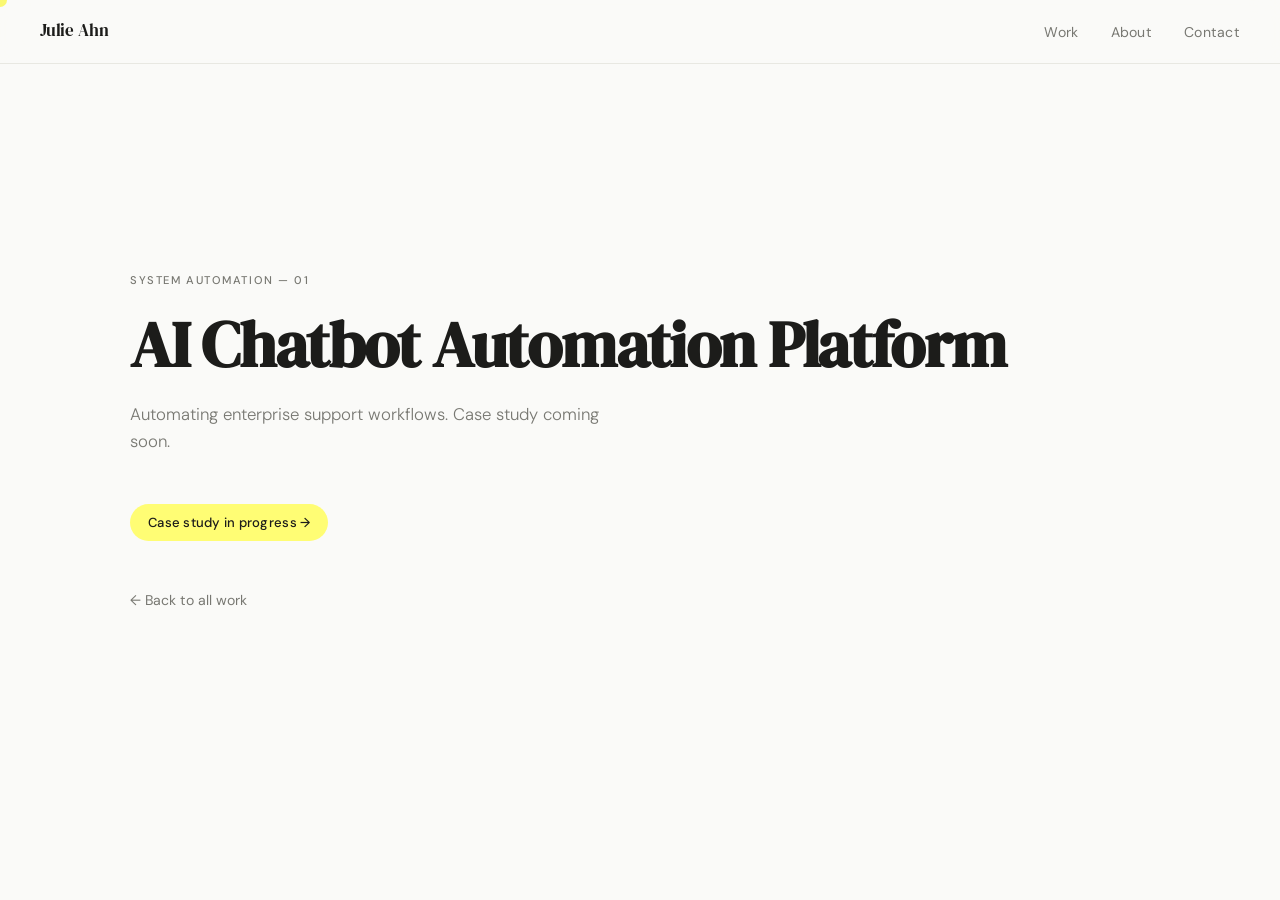
==== projects/ai-automation.html @ eb4a1a9e "Add portfolio website — initial build" ====
<!DOCTYPE html>
<html lang="en">
<head>
    <meta charset="UTF-8">
    <meta name="viewport" content="width=device-width, initial-scale=1.0">
    <title>AI Chatbot Automation Platform — Julie Ahn</title>
    <link rel="preconnect" href="https://fonts.googleapis.com">
    <link rel="preconnect" href="https://fonts.gstatic.com" crossorigin>
    <link href="https://fonts.googleapis.com/css2?family=DM+Serif+Display:ital@0;1&family=DM+Sans:ital,opsz,wght@0,9..40,300;0,9..40,400;0,9..40,500;1,9..40,300&display=swap" rel="stylesheet">
    <link rel="stylesheet" href="../styles.css">
    <style>
        .case-stub {
            min-height: 100vh;
            display: flex;
            flex-direction: column;
            align-items: flex-start;
            justify-content: center;
            max-width: var(--max-width);
            margin: 0 auto;
            padding: var(--nav-height) var(--pad-x) 80px;
        }
        .stub-tag {
            font-size: 0.7rem;
            letter-spacing: 0.14em;
            text-transform: uppercase;
            color: var(--text-muted);
            font-weight: 500;
            margin-bottom: 20px;
        }
        .stub-title {
            font-family: 'DM Serif Display', Georgia, serif;
            font-size: clamp(2.4rem, 5vw, 4rem);
            letter-spacing: -0.02em;
            line-height: 1.1;
            margin-bottom: 20px;
        }
        .stub-desc {
            font-size: 1.05rem;
            color: var(--text-muted);
            font-weight: 300;
            margin-bottom: 48px;
            max-width: 480px;
            line-height: 1.65;
        }
        .stub-badge {
            display: inline-block;
            padding: 8px 18px;
            background: var(--accent);
            color: var(--text);
            font-size: 0.82rem;
            font-weight: 500;
            border-radius: 100px;
            margin-bottom: 48px;
            letter-spacing: 0.02em;
        }
        .back-link {
            font-size: 0.88rem;
            color: var(--text-muted);
            text-decoration: none;
            display: inline-flex;
            align-items: center;
            gap: 8px;
            transition: color 0.2s ease;
        }
        .back-link:hover { color: var(--text); }
    </style>
</head>
<body>

    <div class="cursor" aria-hidden="true"></div>

    <nav class="nav" aria-label="Main navigation">
        <a href="../index.html" class="nav-logo">Julie Ahn</a>
        <ul class="nav-links" role="list">
            <li><a href="../index.html#work">Work</a></li>
            <li><a href="../index.html#about">About</a></li>
            <li><a href="../index.html#contact">Contact</a></li>
        </ul>
    </nav>

    <main>
        <div class="case-stub">
            <p class="stub-tag">System Automation &mdash; 01</p>
            <h1 class="stub-title">AI Chatbot Automation Platform</h1>
            <p class="stub-desc">Automating enterprise support workflows. Case study coming soon.</p>
            <span class="stub-badge">Case study in progress &#8594;</span>
            <a href="../index.html" class="back-link">&#8592; Back to all work</a>
        </div>
    </main>

    <script src="../script.js"></script>
</body>
</html>
---- styles.css ----
/* ============================================================
   RESET & ROOT
============================================================ */
*, *::before, *::after {
    margin: 0;
    padding: 0;
    box-sizing: border-box;
}

:root {
    --bg:           #FAFAF8;
    --text:         #1C1C1A;
    --text-muted:   #787872;
    --accent:       #FFFD74;
    --border:       #E8E8E2;
    --card-hover:   rgba(255, 253, 116, 0.14);
    --max-width:    1100px;
    --nav-height:   64px;
    --pad-x:        40px;
    --pad-section:  120px;
}

html {
    scroll-behavior: smooth;
}

body {
    font-family: 'DM Sans', -apple-system, BlinkMacSystemFont, 'Segoe UI', sans-serif;
    background-color: var(--bg);
    color: var(--text);
    line-height: 1.6;
    -webkit-font-smoothing: antialiased;
    -moz-osx-font-smoothing: grayscale;
    cursor: none;
}

/* ============================================================
   CUSTOM CURSOR
============================================================ */
.cursor {
    position: fixed;
    top: 0;
    left: 0;
    width: 14px;
    height: 14px;
    background: var(--accent);
    border-radius: 50%;
    pointer-events: none;
    z-index: 9999;
    mix-blend-mode: multiply;
    will-change: left, top, width, height, border-radius;
    transition: width 0.25s ease,
                height 0.25s ease,
                border-radius 0.25s ease,
                background 0.25s ease;
    transform: translate(-50%, -50%);
}

.cursor.is-hovering {
    width: 44px;
    height: 44px;
    background: var(--accent);
}

.cursor.is-clicking {
    width: 20px;
    height: 20px;
}

.cursor.is-text {
    width: 3px;
    height: 28px;
    border-radius: 2px;
    background: var(--text);
    mix-blend-mode: normal;
}

.trail-dot {
    position: fixed;
    top: 0;
    left: 0;
    border-radius: 50%;
    background: var(--accent);
    pointer-events: none;
    z-index: 9998;
    mix-blend-mode: multiply;
    will-change: left, top, opacity, width, height;
    transform: translate(-50%, -50%);
}

/* ============================================================
   NAVIGATION
============================================================ */
.nav {
    position: fixed;
    top: 0;
    left: 0;
    right: 0;
    height: var(--nav-height);
    display: flex;
    align-items: center;
    justify-content: space-between;
    padding: 0 var(--pad-x);
    background: rgba(250, 250, 248, 0.88);
    backdrop-filter: blur(16px);
    -webkit-backdrop-filter: blur(16px);
    border-bottom: 1px solid var(--border);
    z-index: 100;
}

.nav-logo {
    font-family: 'DM Serif Display', Georgia, serif;
    font-size: 1.05rem;
    color: var(--text);
    text-decoration: none;
    letter-spacing: -0.01em;
    transition: opacity 0.2s ease;
}

.nav-logo:hover {
    opacity: 0.6;
}

.nav-links {
    display: flex;
    gap: 32px;
    list-style: none;
}

.nav-links a {
    color: var(--text-muted);
    text-decoration: none;
    font-size: 0.88rem;
    font-weight: 400;
    letter-spacing: 0.02em;
    transition: color 0.2s ease;
    position: relative;
}

.nav-links a::after {
    content: '';
    position: absolute;
    bottom: -3px;
    left: 0;
    width: 0;
    height: 2px;
    background: var(--accent);
    border-radius: 2px;
    transition: width 0.28s cubic-bezier(0.4, 0, 0.2, 1);
}

.nav-links a:hover {
    color: var(--text);
}

.nav-links a:hover::after {
    width: 100%;
}

/* ============================================================
   HERO
============================================================ */
.hero {
    min-height: 100vh;
    display: flex;
    align-items: center;
    padding: var(--nav-height) var(--pad-x) 0;
    max-width: var(--max-width);
    margin: 0 auto;
}

.hero-content {
    max-width: 760px;
}

.hero-label {
    font-size: 0.82rem;
    color: var(--text-muted);
    letter-spacing: 0.06em;
    margin-bottom: 28px;
    font-weight: 400;
    animation: fadeUp 0.7s cubic-bezier(0.4, 0, 0.2, 1) 0.05s both;
}

.hero-title {
    font-family: 'DM Serif Display', Georgia, serif;
    font-size: clamp(2.8rem, 7vw, 5.5rem);
    line-height: 1.06;
    letter-spacing: -0.025em;
    color: var(--text);
    margin-bottom: 28px;
    animation: fadeUp 0.7s cubic-bezier(0.4, 0, 0.2, 1) 0.15s both;
}

.hero-sub {
    font-size: 1.1rem;
    color: var(--text-muted);
    font-weight: 300;
    max-width: 460px;
    line-height: 1.65;
    margin-bottom: 32px;
    animation: fadeUp 0.7s cubic-bezier(0.4, 0, 0.2, 1) 0.25s both;
}

.hero-role {
    display: inline-block;
    font-size: 0.78rem;
    color: var(--text-muted);
    letter-spacing: 0.05em;
    padding: 6px 14px;
    border: 1px solid var(--border);
    border-radius: 100px;
    font-weight: 400;
    animation: fadeUp 0.7s cubic-bezier(0.4, 0, 0.2, 1) 0.35s both;
}

/* ============================================================
   SHARED SECTION STYLES
============================================================ */
.section-label {
    font-size: 0.7rem;
    letter-spacing: 0.14em;
    text-transform: uppercase;
    color: var(--text-muted);
    font-weight: 500;
}

/* ============================================================
   WORK
============================================================ */
.work {
    max-width: var(--max-width);
    margin: 0 auto;
    padding: 0 var(--pad-x) var(--pad-section);
}

.section-header {
    display: flex;
    align-items: center;
    padding: 48px 0 40px;
    border-top: 1px solid var(--border);
}

.projects {
    display: flex;
    flex-direction: column;
}

.project-card {
    border-bottom: 1px solid var(--border);
}

.project-link {
    display: grid;
    grid-template-columns: 180px 1fr 48px;
    align-items: center;
    gap: 40px;
    padding: 40px 16px;
    text-decoration: none;
    color: var(--text);
    position: relative;
    border-radius: 8px;
    margin: 0 -16px;
    transition: background 0.25s ease;
}

.project-link:hover {
    background: var(--card-hover);
}

.project-link:hover .project-arrow {
    transform: translateX(8px);
    color: var(--text);
}

.project-link:hover .project-number {
    color: var(--text);
}

.project-meta {
    display: flex;
    flex-direction: column;
    gap: 6px;
}

.project-number {
    font-family: 'DM Serif Display', Georgia, serif;
    font-size: 1.6rem;
    color: var(--border);
    line-height: 1;
    transition: color 0.25s ease;
}

.project-tag {
    font-size: 0.68rem;
    letter-spacing: 0.1em;
    text-transform: uppercase;
    color: var(--text-muted);
    font-weight: 500;
}

.project-content {
    min-width: 0;
}

.project-title {
    font-family: 'DM Serif Display', Georgia, serif;
    font-size: clamp(1.4rem, 2.4vw, 1.9rem);
    font-weight: 400;
    letter-spacing: -0.015em;
    line-height: 1.2;
    margin-bottom: 8px;
    color: var(--text);
}

.project-desc {
    color: var(--text-muted);
    font-size: 0.92rem;
    font-weight: 300;
    line-height: 1.5;
}

.project-arrow {
    font-size: 1.3rem;
    color: var(--text-muted);
    transition: transform 0.28s cubic-bezier(0.4, 0, 0.2, 1),
                color 0.25s ease;
    justify-self: end;
}

/* ============================================================
   ABOUT
============================================================ */
.about {
    max-width: var(--max-width);
    margin: 0 auto;
    padding: 0 var(--pad-x) var(--pad-section);
    border-top: 1px solid var(--border);
}

.about-inner {
    display: grid;
    grid-template-columns: 180px 1fr;
    gap: 80px;
    padding-top: 48px;
}

.about-body {
    max-width: 560px;
}

.about-text {
    font-size: 1.05rem;
    line-height: 1.8;
    color: var(--text);
    font-weight: 300;
    margin-bottom: 20px;
}

.btn {
    display: inline-block;
    margin-top: 20px;
    padding: 12px 24px;
    background: var(--text);
    color: var(--bg);
    text-decoration: none;
    font-size: 0.88rem;
    font-weight: 500;
    border-radius: 6px;
    letter-spacing: 0.03em;
    transition: background 0.25s ease,
                color 0.25s ease,
                transform 0.2s ease;
}

.btn:hover {
    background: var(--accent);
    color: var(--text);
    transform: translateY(-2px);
}

/* ============================================================
   CONTACT
============================================================ */
.contact {
    max-width: var(--max-width);
    margin: 0 auto;
    padding: 0 var(--pad-x) var(--pad-section);
    border-top: 1px solid var(--border);
}

.contact-inner {
    padding-top: 80px;
}

.contact-title {
    font-family: 'DM Serif Display', Georgia, serif;
    font-size: clamp(2.5rem, 6vw, 4.5rem);
    letter-spacing: -0.025em;
    line-height: 1.08;
    margin-bottom: 44px;
    color: var(--text);
}

.contact-links {
    display: flex;
    flex-direction: column;
    gap: 14px;
}

.contact-link {
    font-size: 1.1rem;
    color: var(--text-muted);
    text-decoration: none;
    display: inline-block;
    position: relative;
    width: fit-content;
    transition: color 0.22s ease;
}

.contact-link::after {
    content: '';
    position: absolute;
    bottom: -2px;
    left: 0;
    width: 100%;
    height: 1.5px;
    background: var(--accent);
    transform: scaleX(0);
    transform-origin: left;
    transition: transform 0.3s cubic-bezier(0.4, 0, 0.2, 1);
}

.contact-link:hover {
    color: var(--text);
}

.contact-link:hover::after {
    transform: scaleX(1);
}

/* ============================================================
   FOOTER
============================================================ */
.footer {
    border-top: 1px solid var(--border);
    padding: 28px var(--pad-x);
    max-width: var(--max-width);
    margin: 0 auto;
}

.footer p {
    font-size: 0.78rem;
    color: var(--text-muted);
    letter-spacing: 0.02em;
}

/* ============================================================
   ANIMATIONS
============================================================ */
@keyframes fadeUp {
    from {
        opacity: 0;
        transform: translateY(18px);
    }
    to {
        opacity: 1;
        transform: translateY(0);
    }
}

/* ============================================================
   REDUCED MOTION
============================================================ */
@media (prefers-reduced-motion: reduce) {
    html {
        scroll-behavior: auto;
    }

    .cursor,
    .trail-dot {
        display: none !important;
    }

    body {
        cursor: auto;
    }

    *,
    *::before,
    *::after {
        animation-duration: 0.01ms !important;
        animation-iteration-count: 1 !important;
        transition-duration: 0.01ms !important;
    }
}

/* ============================================================
   NO HOVER (TOUCH DEVICES)
============================================================ */
@media (hover: none) {
    .cursor,
    .trail-dot {
        display: none !important;
    }

    body {
        cursor: auto;
    }
}

/* ============================================================
   RESPONSIVE — TABLET
============================================================ */
@media (max-width: 900px) {
    :root {
        --pad-x: 32px;
        --pad-section: 80px;
    }

    .about-inner {
        grid-template-columns: 140px 1fr;
        gap: 48px;
    }

    .project-link {
        grid-template-columns: 140px 1fr 40px;
        gap: 24px;
    }
}

/* ============================================================
   RESPONSIVE — MOBILE
============================================================ */
@media (max-width: 600px) {
    :root {
        --pad-x: 20px;
        --pad-section: 64px;
    }

    .nav {
        padding: 0 20px;
    }

    .nav-links {
        gap: 20px;
    }

    .project-link {
        grid-template-columns: 1fr 36px;
        gap: 16px;
        padding: 28px 12px;
    }

    .project-meta {
        grid-column: 1 / -1;
        flex-direction: row;
        align-items: center;
        gap: 12px;
    }

    .project-number {
        font-size: 1.2rem;
    }

    .about-inner {
        grid-template-columns: 1fr;
        gap: 20px;
    }

    .contact-title {
        font-size: 2.2rem;
    }

    .hero {
        padding-left: 20px;
        padding-right: 20px;
    }
}
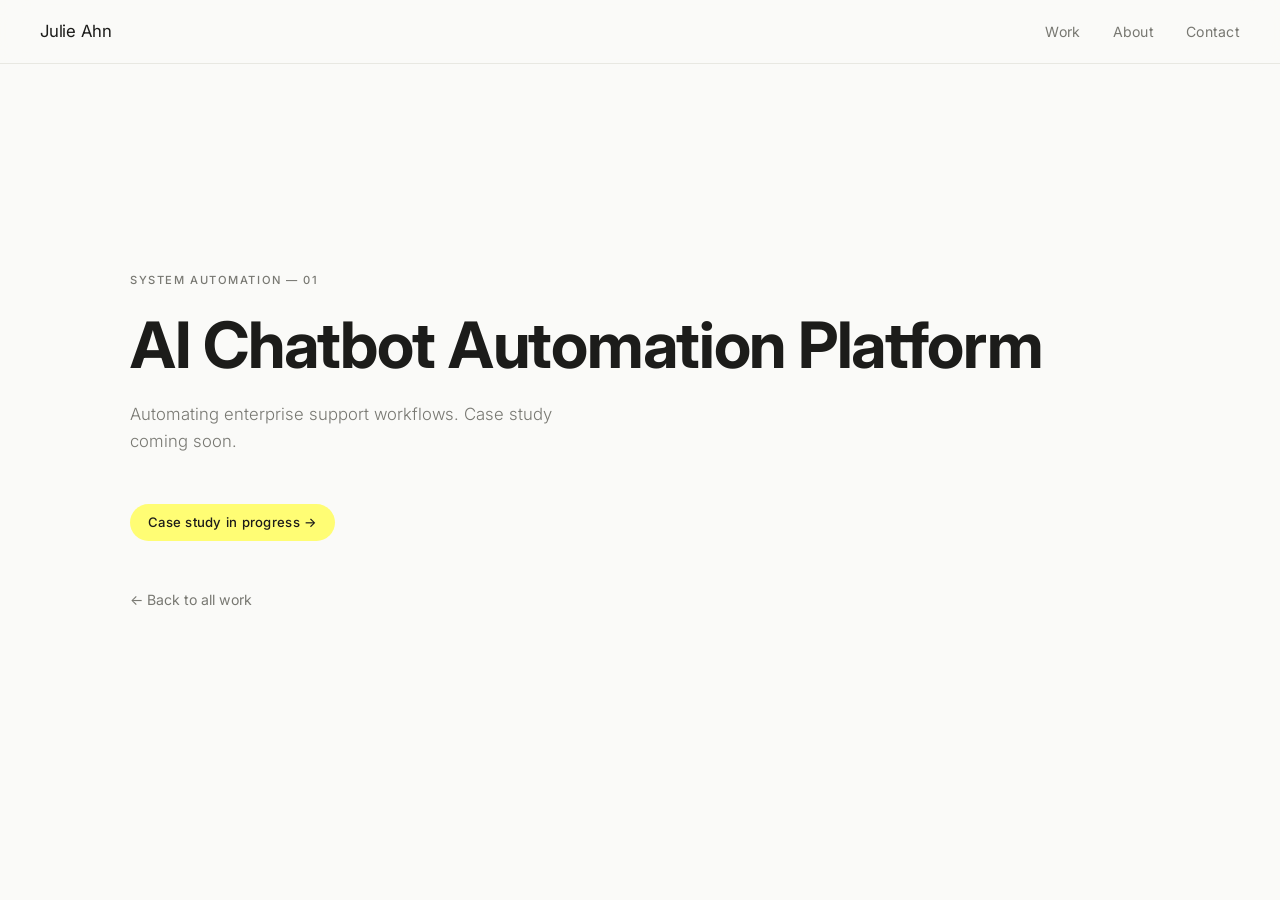
==== commit 771f64ab: "Redesign: Inter font, two-ring cursor, editorial hero, live clock, work card visuals - Switch to Int" ====
--- a/projects/ai-automation.html
+++ b/projects/ai-automation.html
@@ -6,7 +6,7 @@
     <title>AI Chatbot Automation Platform — Julie Ahn</title>
     <link rel="preconnect" href="https://fonts.googleapis.com">
     <link rel="preconnect" href="https://fonts.gstatic.com" crossorigin>
-    <link href="https://fonts.googleapis.com/css2?family=DM+Serif+Display:ital@0;1&family=DM+Sans:ital,opsz,wght@0,9..40,300;0,9..40,400;0,9..40,500;1,9..40,300&display=swap" rel="stylesheet">
+    <link href="https://fonts.googleapis.com/css2?family=Inter:wght@300;400;500;600;700&display=swap" rel="stylesheet">
     <link rel="stylesheet" href="../styles.css">
     <style>
         .case-stub {
@@ -28,7 +28,7 @@
             margin-bottom: 20px;
         }
         .stub-title {
-            font-family: 'DM Serif Display', Georgia, serif;
+            font-family: 'Inter', sans-serif;
             font-size: clamp(2.4rem, 5vw, 4rem);
             letter-spacing: -0.02em;
             line-height: 1.1;
--- a/styles.css
+++ b/styles.css
@@ -25,7 +25,7 @@
 }
 
 body {
-    font-family: 'DM Sans', -apple-system, BlinkMacSystemFont, 'Segoe UI', sans-serif;
+    font-family: 'Inter', -apple-system, BlinkMacSystemFont, 'Segoe UI', sans-serif;
     background-color: var(--bg);
     color: var(--text);
     line-height: 1.6;
@@ -34,59 +34,125 @@
     cursor: none;
 }
 
-/* ============================================================
-   CUSTOM CURSOR
-============================================================ */
-.cursor {
-    position: fixed;
-    top: 0;
-    left: 0;
-    width: 14px;
-    height: 14px;
-    background: var(--accent);
-    border-radius: 50%;
-    pointer-events: none;
-    z-index: 9999;
-    mix-blend-mode: multiply;
-    will-change: left, top, width, height, border-radius;
-    transition: width 0.25s ease,
-                height 0.25s ease,
-                border-radius 0.25s ease,
-                background 0.25s ease;
-    transform: translate(-50%, -50%);
-}
-
-.cursor.is-hovering {
-    width: 44px;
-    height: 44px;
-    background: var(--accent);
-}
-
-.cursor.is-clicking {
-    width: 20px;
-    height: 20px;
-}
-
-.cursor.is-text {
-    width: 3px;
-    height: 28px;
-    border-radius: 2px;
-    background: var(--text);
-    mix-blend-mode: normal;
-}
-
-.trail-dot {
+a, button, [role="button"], input, textarea, select {
+    cursor: none;
+}
+
+/* ============================================================
+   CUSTOM CURSOR — two rings
+============================================================ */
+
+/* Shared ring base */
+.cursor-inner,
+.cursor-outer {
     position: fixed;
     top: 0;
     left: 0;
     border-radius: 50%;
+    pointer-events: none;
+    will-change: transform;
+    display: flex;
+    align-items: center;
+    justify-content: center;
+}
+
+/* Inner ring — follows mouse with slight lag, smaller */
+.cursor-inner {
+    width: 16px;
+    height: 16px;
+    border: 1.5px solid var(--text);
+    opacity: 0.8;
+    z-index: 99999;
+    transition: width 0.25s cubic-bezier(0.34, 1.56, 0.64, 1),
+                height 0.25s cubic-bezier(0.34, 1.56, 0.64, 1),
+                opacity 0.2s ease,
+                border-color 0.2s ease,
+                border-radius 0.2s ease,
+                background 0.2s ease;
+}
+
+/* Outer ring — lags more, larger */
+.cursor-outer {
+    width: 44px;
+    height: 44px;
+    border: 1px solid var(--text);
+    opacity: 0.3;
+    z-index: 99998;
+    transition: width 0.4s cubic-bezier(0.34, 1.56, 0.64, 1),
+                height 0.4s cubic-bezier(0.34, 1.56, 0.64, 1),
+                opacity 0.3s ease,
+                border-color 0.3s ease,
+                background 0.3s ease,
+                border-radius 0.3s ease;
+}
+
+/* Hover links/buttons — both expand */
+.cursor-inner.is-hovering { width: 22px; height: 22px; opacity: 1; }
+.cursor-outer.is-hovering { width: 60px; height: 60px; opacity: 0.5; }
+
+/* Hover project CTAs — outer fills accent, inner shrinks */
+.cursor-inner.is-view { width: 8px; height: 8px; opacity: 0; }
+.cursor-outer.is-view {
+    width: 84px;
+    height: 84px;
     background: var(--accent);
-    pointer-events: none;
-    z-index: 9998;
-    mix-blend-mode: multiply;
-    will-change: left, top, opacity, width, height;
-    transform: translate(-50%, -50%);
-}
+    border-color: var(--accent);
+    opacity: 1;
+}
+
+/* Text cursor — both collapse to vertical bars */
+.cursor-inner.is-text {
+    width: 1.5px;
+    height: 20px;
+    border-radius: 2px;
+    background: var(--text);
+    border: none;
+    opacity: 0.6;
+}
+.cursor-outer.is-text {
+    width: 1.5px;
+    height: 32px;
+    border-radius: 2px;
+    background: var(--text);
+    border: none;
+    opacity: 0.2;
+}
+
+/* Click — both compress */
+.cursor-inner.is-clicking { width: 12px; height: 12px; opacity: 1; }
+.cursor-outer.is-clicking { width: 36px; height: 36px; opacity: 0.6; }
+
+/* Eraser state */
+.cursor-inner.is-erasing {
+    width: 24px;
+    height: 16px;
+    border-radius: 3px;
+    border-color: var(--accent);
+    background: var(--accent);
+    opacity: 0.9;
+}
+.cursor-outer.is-erasing {
+    width: 80px;
+    height: 80px;
+    border-color: var(--accent);
+    opacity: 0.2;
+}
+
+/* Label inside outer ring */
+.cursor-label {
+    font-family: 'Inter', sans-serif;
+    font-size: 0.58rem;
+    font-weight: 600;
+    letter-spacing: 0.08em;
+    text-transform: uppercase;
+    color: var(--text);
+    opacity: 0;
+    transition: opacity 0.2s ease;
+    white-space: nowrap;
+    user-select: none;
+}
+
+.cursor-outer.is-view .cursor-label { opacity: 1; }
 
 /* ============================================================
    NAVIGATION
@@ -109,7 +175,7 @@
 }
 
 .nav-logo {
-    font-family: 'DM Serif Display', Georgia, serif;
+    font-family: 'Inter', sans-serif;
     font-size: 1.05rem;
     color: var(--text);
     text-decoration: none;
@@ -164,42 +230,81 @@
     min-height: 100vh;
     display: flex;
     align-items: center;
-    padding: var(--nav-height) var(--pad-x) 0;
+    padding: 0 var(--pad-x);
     max-width: var(--max-width);
     margin: 0 auto;
+    position: relative;
 }
 
 .hero-content {
-    max-width: 760px;
+    width: 100%;
+}
+
+/* Top row: name left, location+time right */
+.hero-top-row {
+    display: flex;
+    justify-content: space-between;
+    align-items: baseline;
+    margin-bottom: 48px;
+    animation: fadeUp 0.8s cubic-bezier(0.4, 0, 0.2, 1) 0.0s both;
 }
 
 .hero-label {
     font-size: 0.82rem;
     color: var(--text-muted);
     letter-spacing: 0.06em;
+    font-weight: 400;
+    margin: 0;
+}
+
+.hero-meta {
+    font-size: 0.78rem;
+    color: var(--text-muted);
+    letter-spacing: 0.04em;
+    font-weight: 400;
+    display: flex;
+    align-items: center;
+    gap: 8px;
+    margin: 0;
+}
+
+.hero-meta-sep {
+    opacity: 0.4;
+}
+
+.hero-time {
+    font-variant-numeric: tabular-nums;
+    min-width: 70px;
+}
+
+.hero-title {
+    font-family: 'Inter', sans-serif;
+    font-size: clamp(2.8rem, 7vw, 5.5rem);
+    font-weight: 600;
+    line-height: 1.06;
+    letter-spacing: -0.03em;
+    color: var(--text);
     margin-bottom: 28px;
-    font-weight: 400;
-    animation: fadeUp 0.7s cubic-bezier(0.4, 0, 0.2, 1) 0.05s both;
-}
-
-.hero-title {
-    font-family: 'DM Serif Display', Georgia, serif;
-    font-size: clamp(2.8rem, 7vw, 5.5rem);
-    line-height: 1.06;
-    letter-spacing: -0.025em;
-    color: var(--text);
-    margin-bottom: 28px;
-    animation: fadeUp 0.7s cubic-bezier(0.4, 0, 0.2, 1) 0.15s both;
+    animation: fadeUp 0.85s cubic-bezier(0.4, 0, 0.2, 1) 0.18s both;
+    position: relative;
+}
+
+/* Bottom row: sub left, role right */
+.hero-bottom-row {
+    display: flex;
+    justify-content: space-between;
+    align-items: flex-end;
+    gap: 40px;
+    animation: fadeUp 0.8s cubic-bezier(0.4, 0, 0.2, 1) 0.52s both;
 }
 
 .hero-sub {
     font-size: 1.1rem;
     color: var(--text-muted);
     font-weight: 300;
-    max-width: 460px;
+    max-width: 420px;
     line-height: 1.65;
-    margin-bottom: 32px;
-    animation: fadeUp 0.7s cubic-bezier(0.4, 0, 0.2, 1) 0.25s both;
+    margin: 0;
 }
 
 .hero-role {
@@ -211,7 +316,121 @@
     border: 1px solid var(--border);
     border-radius: 100px;
     font-weight: 400;
-    animation: fadeUp 0.7s cubic-bezier(0.4, 0, 0.2, 1) 0.35s both;
+    white-space: nowrap;
+    flex-shrink: 0;
+}
+
+/* Scroll indicator */
+.hero-scroll {
+    position: absolute;
+    bottom: 36px;
+    left: var(--pad-x);
+    display: flex;
+    align-items: center;
+    gap: 12px;
+    animation: fadeUp 0.8s cubic-bezier(0.4, 0, 0.2, 1) 0.9s both;
+}
+
+.hero-scroll-label {
+    font-size: 0.65rem;
+    letter-spacing: 0.18em;
+    text-transform: uppercase;
+    color: var(--text-muted);
+    opacity: 0.6;
+}
+
+.hero-scroll-line {
+    width: 40px;
+    height: 1px;
+    background: var(--text-muted);
+    opacity: 0.3;
+    position: relative;
+    overflow: hidden;
+}
+
+.hero-scroll-line::after {
+    content: '';
+    position: absolute;
+    left: -100%;
+    top: 0;
+    width: 100%;
+    height: 100%;
+    background: var(--text);
+    animation: scrollPulse 2.2s cubic-bezier(0.4, 0, 0.2, 1) 1.2s infinite;
+}
+
+@keyframes scrollPulse {
+    0%   { left: -100%; opacity: 1; }
+    50%  { left: 0%;    opacity: 1; }
+    100% { left: 100%;  opacity: 0; }
+}
+
+/* ============================================================
+   ERASER INTERACTION
+============================================================ */
+.eraser-wrap {
+    margin-bottom: 28px;
+}
+
+.eraser-text-stack {
+    position: relative;
+    display: inline-block; /* shrink-wrap to text width */
+    width: 100%;
+}
+
+/* Container — positions canvas + reveal text over original */
+.eraser-container {
+    position: relative;
+    margin-bottom: 28px;
+}
+
+/* Reveal text — sits below canvas, shown through erased holes */
+.eraser-reveal {
+    font-family: 'Inter', sans-serif;
+    font-size: clamp(2.8rem, 7vw, 5.5rem);
+    font-weight: 600;
+    line-height: 1.06;
+    letter-spacing: -0.03em;
+    color: var(--text);
+    margin: 0;
+    position: absolute;
+    top: 0;
+    left: 0;
+    width: 100%;
+    pointer-events: none;
+    z-index: 1;
+    display: none;
+}
+
+/* Canvas — top layer; filled with BG + orig text drawn on it; destination-out reveals below */
+#eraserCanvas {
+    position: absolute;
+    top: 0;
+    left: 0;
+    z-index: 4;
+    pointer-events: none;
+    display: none;
+}
+
+/* Hint microcopy */
+.eraser-hint {
+    font-size: 0.72rem;
+    color: var(--text-muted);
+    letter-spacing: 0.04em;
+    margin-top: 0;
+    margin-bottom: 28px;
+    font-style: italic;
+    animation: fadeUp 0.8s cubic-bezier(0.4, 0, 0.2, 1) 0.38s both;
+    transition: opacity 0.4s ease;
+}
+
+/* Cursor: eraser state — yellow rectangle, slightly tilted */
+.cursor.is-erasing {
+    width: 32px;
+    height: 22px;
+    border-radius: 4px;
+    background: var(--accent);
+    transform: translate(-50%, -50%) rotate(-12deg);
 }
 
 /* ============================================================
@@ -226,106 +445,249 @@
 }
 
 /* ============================================================
-   WORK
+   WORK — STICKY STORYTELLING
 ============================================================ */
 .work {
-    max-width: var(--max-width);
-    margin: 0 auto;
-    padding: 0 var(--pad-x) var(--pad-section);
-}
-
-.section-header {
+    border-top: 1px solid var(--border);
+}
+
+/* Tall wrapper gives scroll room for 3 projects */
+.work-sticky-wrapper {
+    position: relative;
+    height: 320vh;
+}
+
+/* Sticky panel that locks in place */
+.work-sticky-inner {
+    position: sticky;
+    top: 0;
+    height: 100vh;
+    display: grid;
+    grid-template-columns: 260px 1fr;
+    overflow: hidden;
+}
+
+/* ── Left panel ───────────────────────────── */
+.work-sticky-left {
+    display: flex;
+    flex-direction: column;
+    justify-content: space-between;
+    padding: 52px 40px;
+    border-right: 1px solid var(--border);
+}
+
+.work-counter-wrap {
+    display: flex;
+    flex-direction: column;
+    gap: 4px;
+}
+
+.work-counter-current {
+    font-family: 'Inter', sans-serif;
+    font-size: 4.5rem;
+    line-height: 1;
+    letter-spacing: -0.03em;
+    color: var(--text);
+    transition: opacity 0.3s ease;
+}
+
+.work-counter-total {
+    font-family: 'Inter', sans-serif;
+    font-size: 1rem;
+    color: var(--border);
+    letter-spacing: -0.01em;
+}
+
+.work-progress-track {
+    width: 2px;
+    height: 100px;
+    background: var(--border);
+    border-radius: 2px;
+    position: relative;
+    overflow: hidden;
+}
+
+.work-progress-fill {
+    position: absolute;
+    top: 0;
+    left: 0;
+    width: 100%;
+    height: 0%;
+    background: var(--text);
+    border-radius: 2px;
+}
+
+/* ── Right panel: slides ──────────────────── */
+.work-sticky-right {
+    position: relative;
+    overflow: hidden;
+}
+
+.work-slide {
+    position: absolute;
+    inset: 0;
     display: flex;
     align-items: center;
-    padding: 48px 0 40px;
-    border-top: 1px solid var(--border);
-}
-
-.projects {
+    padding: 60px 72px;
+    opacity: 0;
+    transform: translateY(52px);
+    transition: opacity 0.6s cubic-bezier(0.4, 0, 0.2, 1),
+                transform 0.7s cubic-bezier(0.4, 0, 0.2, 1);
+    pointer-events: none;
+}
+
+.work-slide.is-active {
+    opacity: 1;
+    transform: translateY(0);
+    pointer-events: auto;
+}
+
+.work-slide.is-past {
+    opacity: 0;
+    transform: translateY(-52px);
+    transition-duration: 0.4s;
+}
+
+/* Ghost number watermark in background */
+.slide-bg-number {
+    position: absolute;
+    right: -0.08em;
+    top: 50%;
+    transform: translateY(-50%);
+    font-family: 'Inter', sans-serif;
+    font-size: clamp(180px, 32vw, 380px);
+    color: var(--border);
+    opacity: 0.5;
+    line-height: 1;
+    pointer-events: none;
+    user-select: none;
+    letter-spacing: -0.05em;
+}
+
+/* Abstract UI preview card — decorative visual per slide */
+.slide-visual {
+    position: absolute;
+    top: 50%;
+    right: 72px;
+    transform: translateY(-50%);
+    z-index: 0;
+}
+
+.slide-visual-card {
+    width: 220px;
+    background: var(--bg);
+    border: 1px solid var(--border);
+    border-radius: 12px;
+    padding: 20px;
+    box-shadow: 0 8px 32px rgba(0,0,0,0.06);
     display: flex;
     flex-direction: column;
-}
-
-.project-card {
-    border-bottom: 1px solid var(--border);
-}
-
-.project-link {
+    gap: 10px;
+    opacity: 0.7;
+}
+
+.svc-bar {
+    height: 8px;
+    border-radius: 4px;
+    background: var(--accent);
+    width: 60%;
+}
+
+.svc-row {
+    height: 6px;
+    border-radius: 3px;
+    background: var(--border);
+    width: 100%;
+}
+
+.svc-row--short { width: 72%; }
+
+.svc-grid {
     display: grid;
-    grid-template-columns: 180px 1fr 48px;
-    align-items: center;
-    gap: 40px;
-    padding: 40px 16px;
+    grid-template-columns: repeat(3, 1fr);
+    gap: 6px;
+    margin-top: 4px;
+}
+
+.svc-cell {
+    height: 28px;
+    border-radius: 6px;
+    background: var(--border);
+}
+
+/* Per-project accent color on the bar */
+.work-slide[data-index="0"] .svc-bar { background: var(--accent); }
+.work-slide[data-index="1"] .svc-bar { background: #B5C9E8; }
+.work-slide[data-index="2"] .svc-bar { background: #E8B5C9; }
+
+.work-slide[data-index="0"] .svc-cell:nth-child(1),
+.work-slide[data-index="0"] .svc-cell:nth-child(4) { background: rgba(255,253,116,0.35); }
+
+.work-slide[data-index="1"] .svc-cell:nth-child(2),
+.work-slide[data-index="1"] .svc-cell:nth-child(5) { background: rgba(181,201,232,0.4); }
+
+.work-slide[data-index="2"] .svc-cell:nth-child(3),
+.work-slide[data-index="2"] .svc-cell:nth-child(6) { background: rgba(232,181,201,0.4); }
+
+.slide-content {
+    position: relative;
+    z-index: 1;
+    max-width: 480px;
+}
+
+.project-tag {
+    display: block;
+    font-size: 0.68rem;
+    letter-spacing: 0.12em;
+    text-transform: uppercase;
+    color: var(--text-muted);
+    font-weight: 500;
+    margin-bottom: 20px;
+}
+
+.project-title {
+    font-family: 'Inter', sans-serif;
+    font-size: clamp(2.4rem, 5vw, 4rem);
+    font-weight: 600;
+    letter-spacing: -0.03em;
+    line-height: 1.08;
+    color: var(--text);
+    margin-bottom: 20px;
+}
+
+.project-desc {
+    font-size: 1.05rem;
+    color: var(--text-muted);
+    font-weight: 300;
+    line-height: 1.65;
+    margin-bottom: 36px;
+}
+
+.project-cta {
+    display: inline-block;
+    font-size: 0.9rem;
+    color: var(--text);
     text-decoration: none;
-    color: var(--text);
-    position: relative;
-    border-radius: 8px;
-    margin: 0 -16px;
-    transition: background 0.25s ease;
-}
-
-.project-link:hover {
-    background: var(--card-hover);
-}
-
-.project-link:hover .project-arrow {
-    transform: translateX(8px);
-    color: var(--text);
-}
-
-.project-link:hover .project-number {
-    color: var(--text);
-}
-
-.project-meta {
-    display: flex;
-    flex-direction: column;
-    gap: 6px;
-}
-
-.project-number {
-    font-family: 'DM Serif Display', Georgia, serif;
-    font-size: 1.6rem;
-    color: var(--border);
-    line-height: 1;
-    transition: color 0.25s ease;
-}
-
-.project-tag {
-    font-size: 0.68rem;
-    letter-spacing: 0.1em;
-    text-transform: uppercase;
-    color: var(--text-muted);
     font-weight: 500;
-}
-
-.project-content {
-    min-width: 0;
-}
-
-.project-title {
-    font-family: 'DM Serif Display', Georgia, serif;
-    font-size: clamp(1.4rem, 2.4vw, 1.9rem);
-    font-weight: 400;
-    letter-spacing: -0.015em;
-    line-height: 1.2;
-    margin-bottom: 8px;
-    color: var(--text);
-}
-
-.project-desc {
-    color: var(--text-muted);
-    font-size: 0.92rem;
-    font-weight: 300;
-    line-height: 1.5;
-}
-
-.project-arrow {
-    font-size: 1.3rem;
-    color: var(--text-muted);
-    transition: transform 0.28s cubic-bezier(0.4, 0, 0.2, 1),
-                color 0.25s ease;
-    justify-self: end;
+    letter-spacing: 0.02em;
+    position: relative;
+}
+
+.project-cta::after {
+    content: '';
+    position: absolute;
+    bottom: -2px;
+    left: 0;
+    width: 100%;
+    height: 1.5px;
+    background: var(--accent);
+    transform-origin: left;
+    transition: transform 0.3s ease;
+}
+
+.project-cta:hover::after {
+    transform: scaleX(0);
+    transform-origin: right;
 }
 
 /* ============================================================
@@ -394,9 +756,10 @@
 }
 
 .contact-title {
-    font-family: 'DM Serif Display', Georgia, serif;
+    font-family: 'Inter', sans-serif;
     font-size: clamp(2.5rem, 6vw, 4.5rem);
-    letter-spacing: -0.025em;
+    font-weight: 600;
+    letter-spacing: -0.03em;
     line-height: 1.08;
     margin-bottom: 44px;
     color: var(--text);
@@ -523,9 +886,12 @@
         gap: 48px;
     }
 
-    .project-link {
-        grid-template-columns: 140px 1fr 40px;
-        gap: 24px;
+    .work-sticky-inner {
+        grid-template-columns: 200px 1fr;
+    }
+
+    .work-slide {
+        padding: 48px 40px;
     }
 }
 
@@ -538,29 +904,51 @@
         --pad-section: 64px;
     }
 
-    .nav {
-        padding: 0 20px;
-    }
-
-    .nav-links {
-        gap: 20px;
-    }
-
-    .project-link {
-        grid-template-columns: 1fr 36px;
-        gap: 16px;
-        padding: 28px 12px;
-    }
-
-    .project-meta {
-        grid-column: 1 / -1;
+    /* Stack sticky panel vertically on mobile */
+    .work-sticky-inner {
+        grid-template-columns: 1fr;
+        grid-template-rows: 80px 1fr;
+    }
+
+    .work-sticky-left {
         flex-direction: row;
         align-items: center;
-        gap: 12px;
-    }
-
-    .project-number {
-        font-size: 1.2rem;
+        padding: 0 20px;
+        border-right: none;
+        border-bottom: 1px solid var(--border);
+    }
+
+    .work-counter-wrap {
+        flex-direction: row;
+        align-items: baseline;
+        gap: 6px;
+    }
+
+    .work-counter-current {
+        font-size: 1.8rem;
+    }
+
+    .work-progress-track {
+        width: 60px;
+        height: 2px;
+        margin-left: auto;
+    }
+
+    .work-progress-fill {
+        height: 100% !important;
+        width: 0%;
+        transition: width 0.1s linear;
+    }
+
+    .work-slide {
+        padding: 32px 20px;
+        align-items: flex-start;
+        padding-top: 40px;
+    }
+
+    .slide-bg-number {
+        font-size: 55vw;
+        opacity: 0.25;
     }
 
     .about-inner {
@@ -576,4 +964,21 @@
         padding-left: 20px;
         padding-right: 20px;
     }
-}
+
+    .hero-top-row {
+        flex-direction: column;
+        gap: 6px;
+        margin-bottom: 32px;
+    }
+
+    .hero-bottom-row {
+        flex-direction: column;
+        align-items: flex-start;
+        gap: 20px;
+    }
+
+    .hero-scroll { display: none; }
+
+    .slide-visual { display: none; }
+}
+
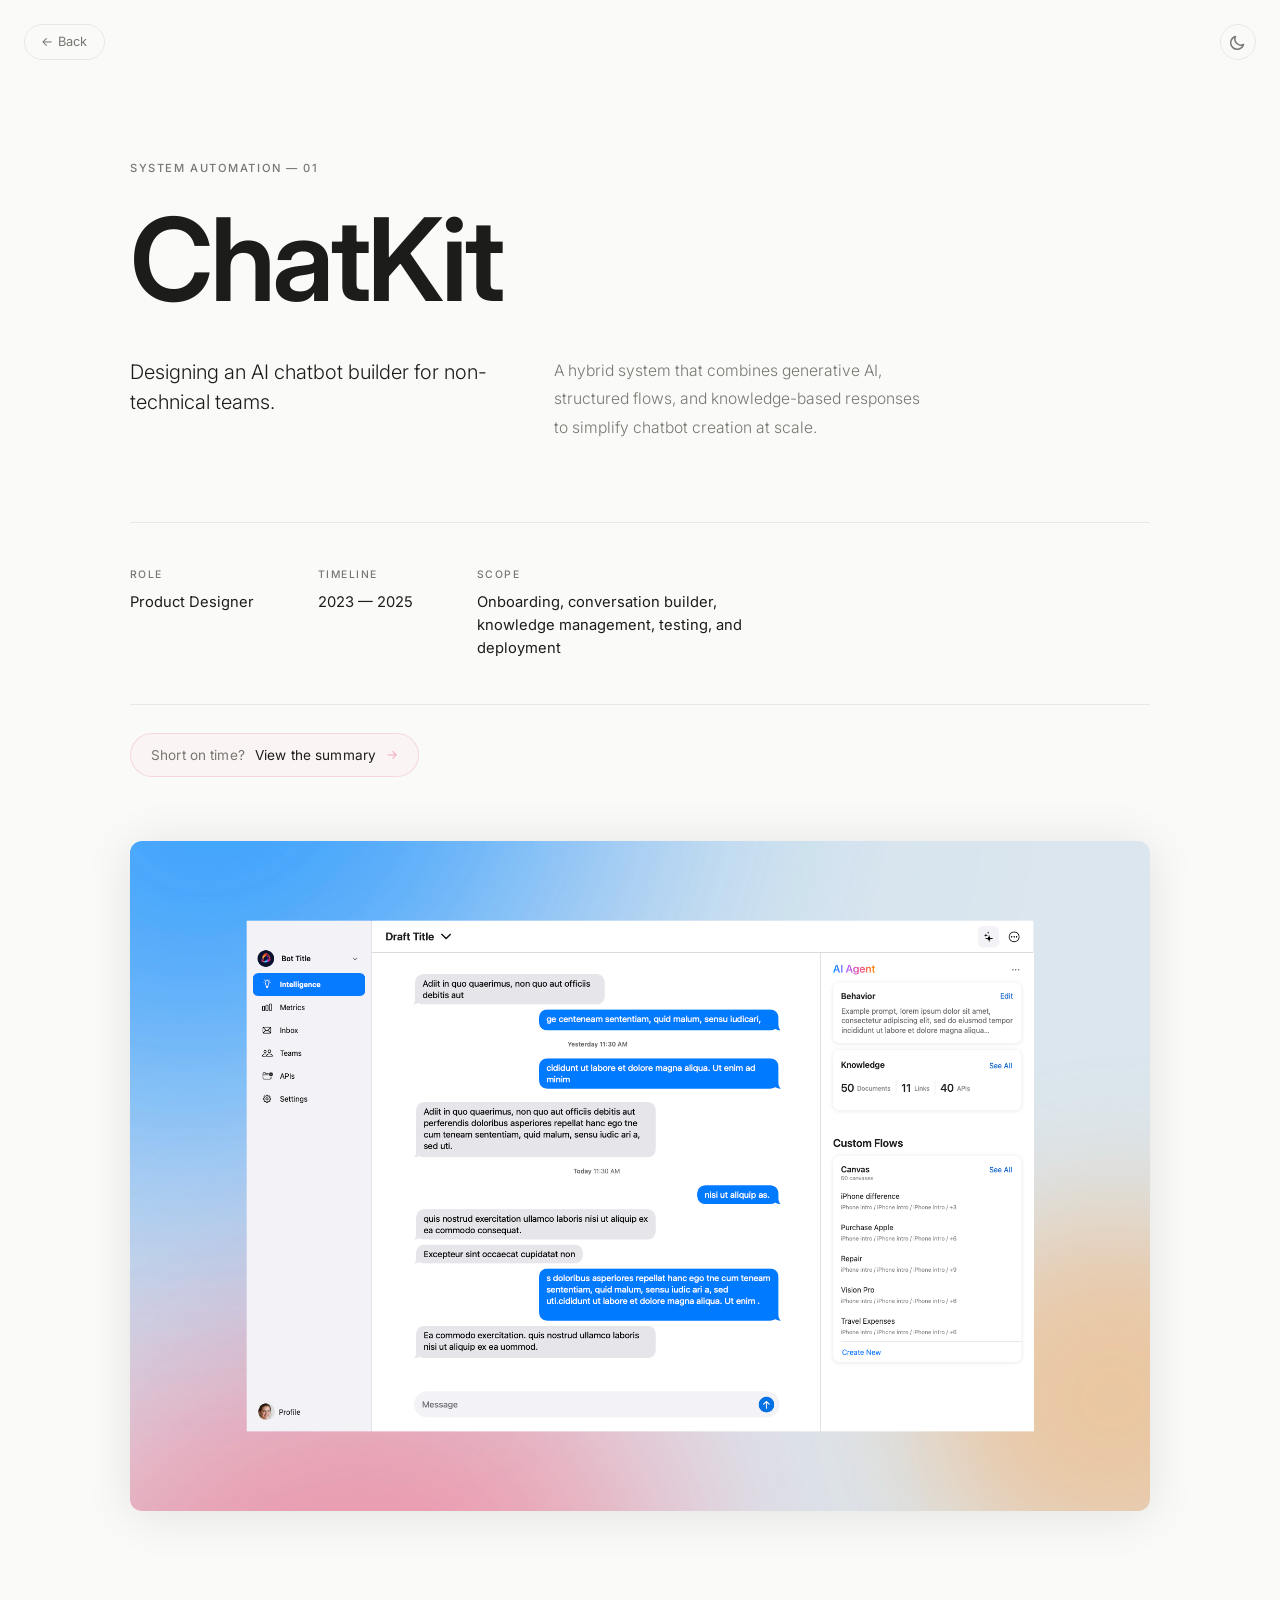
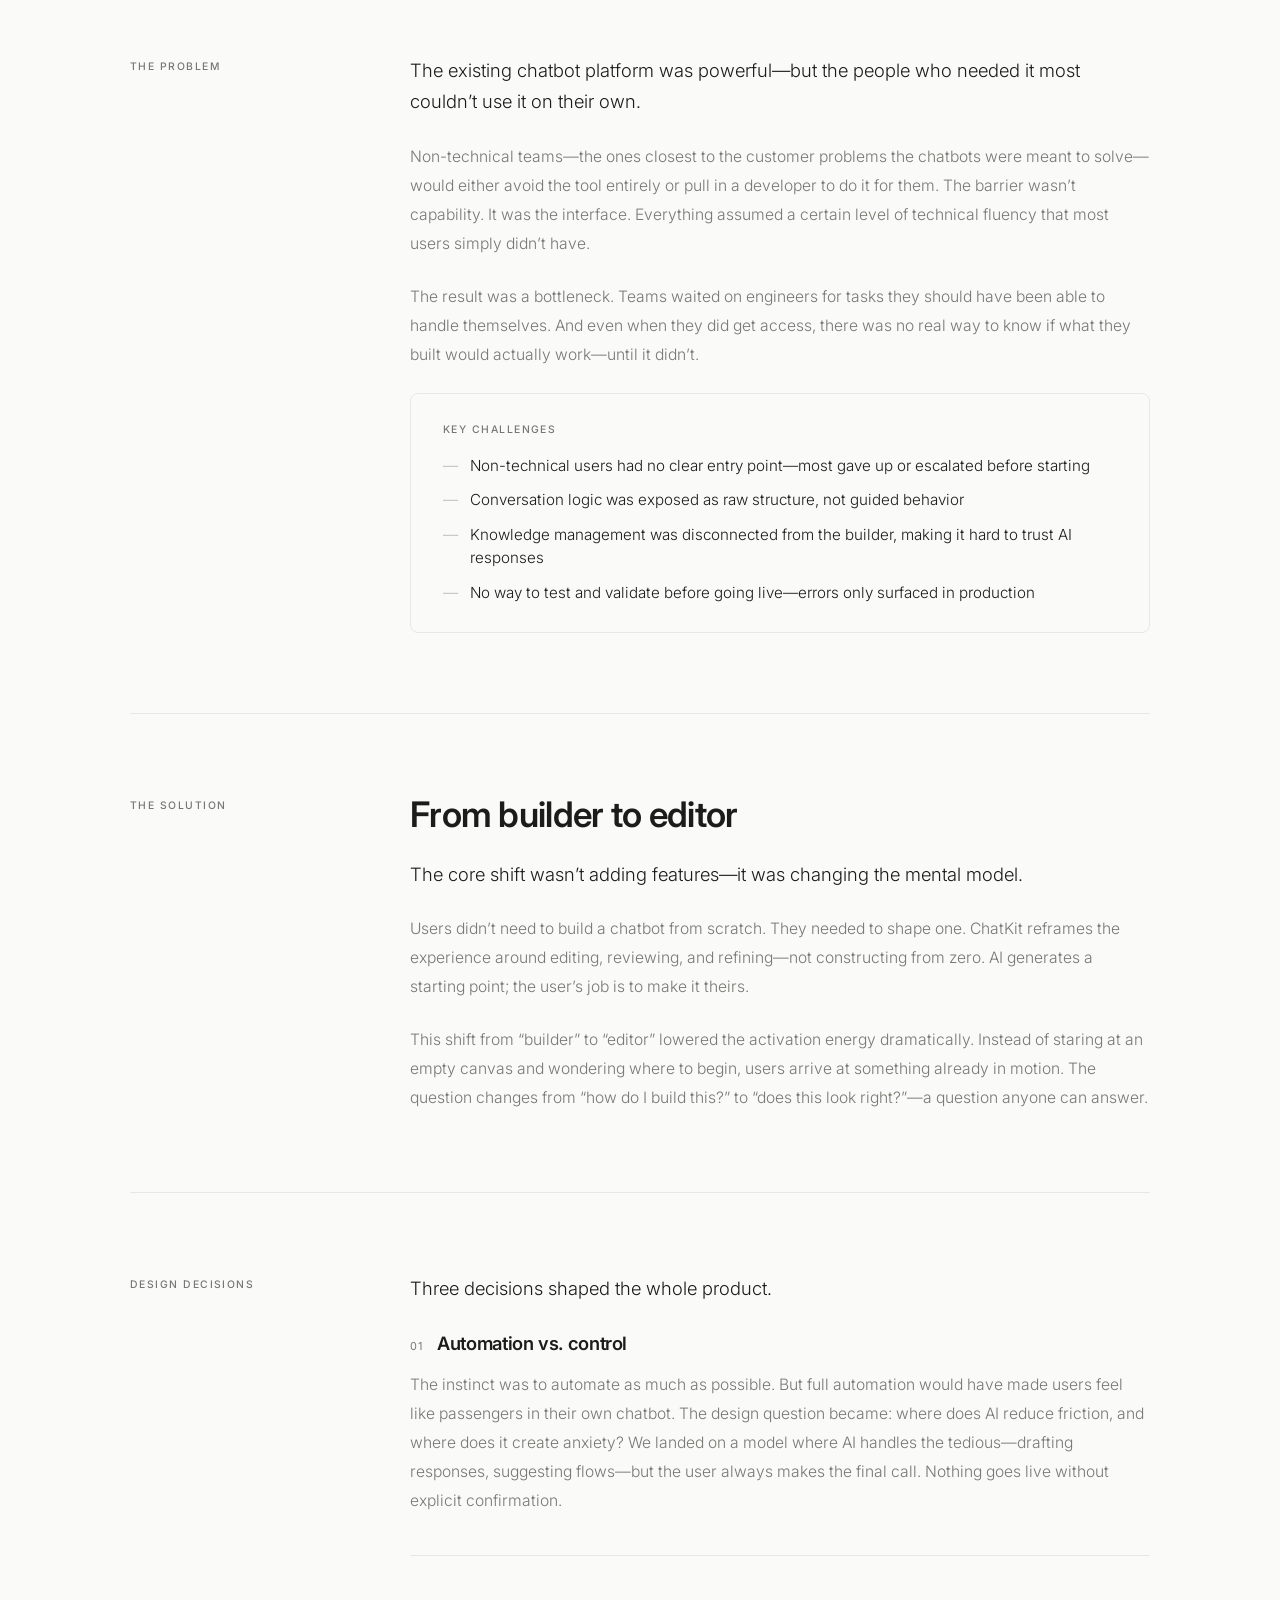
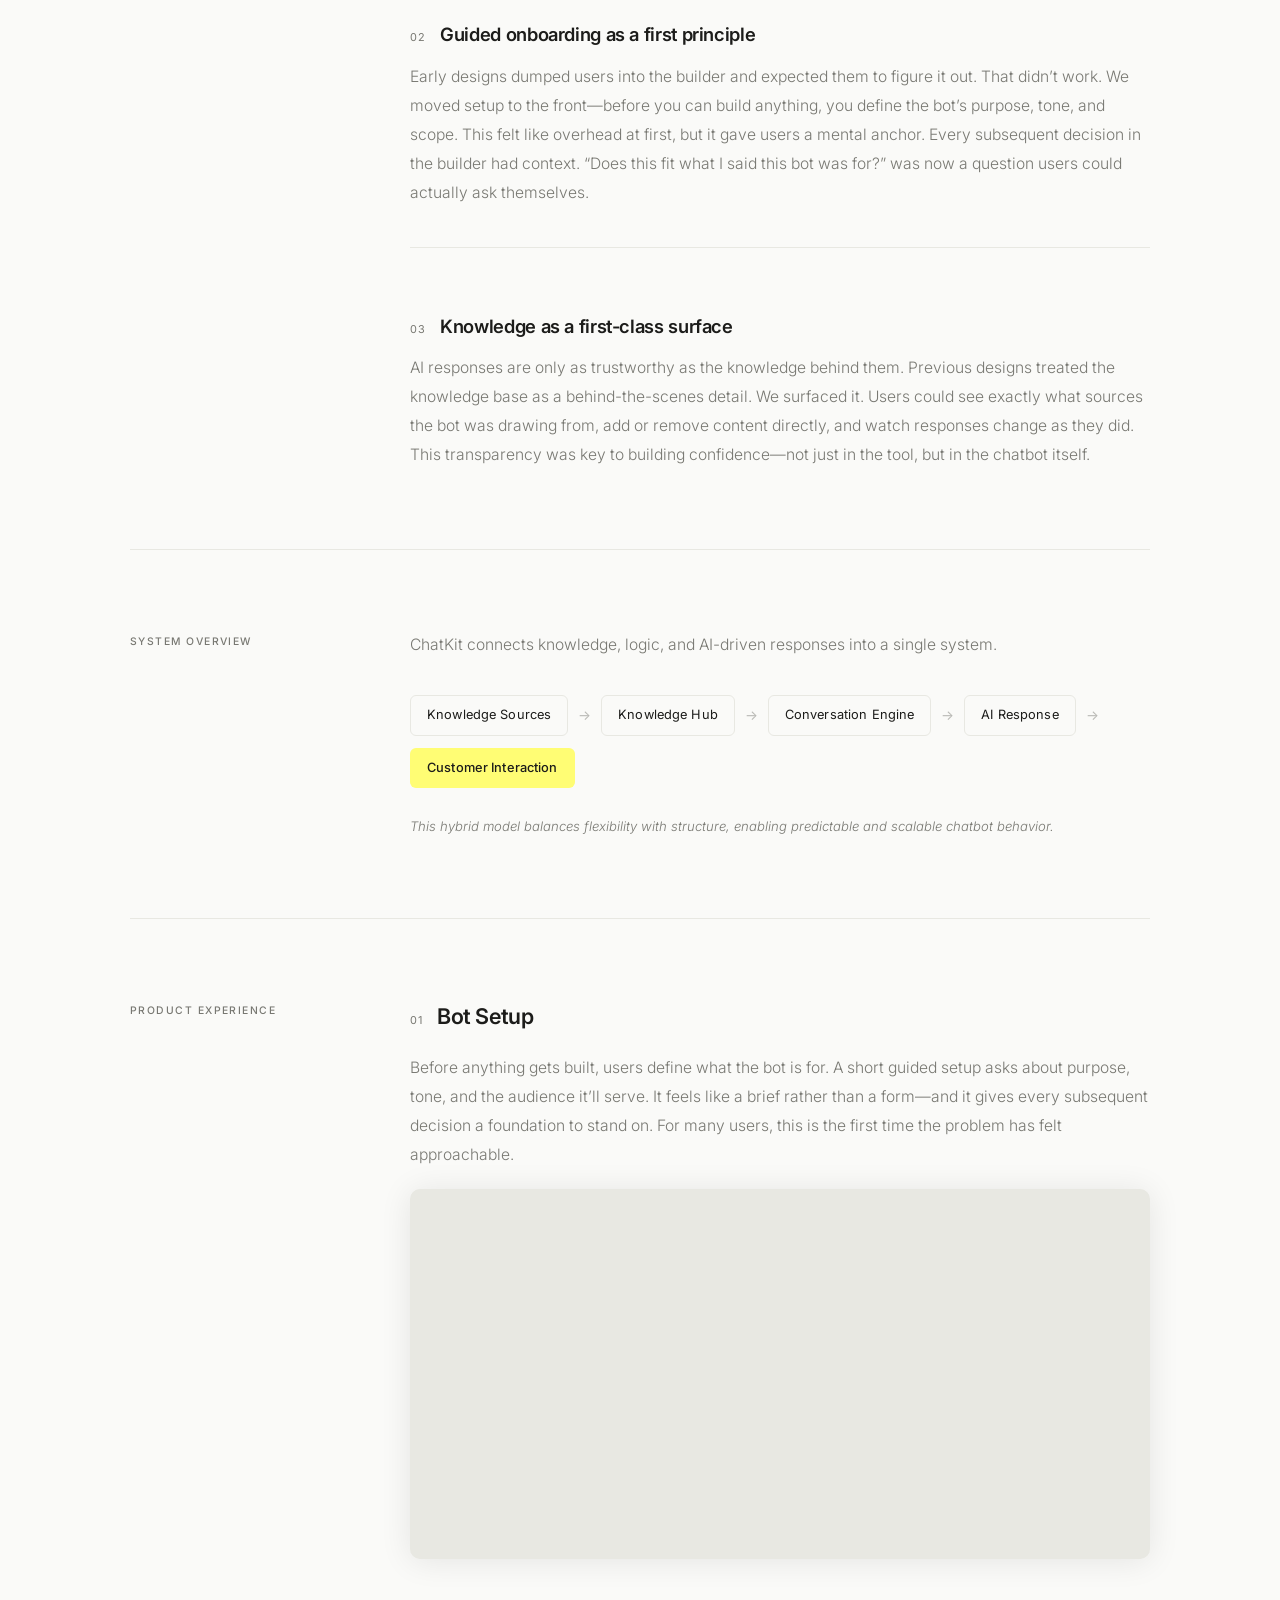
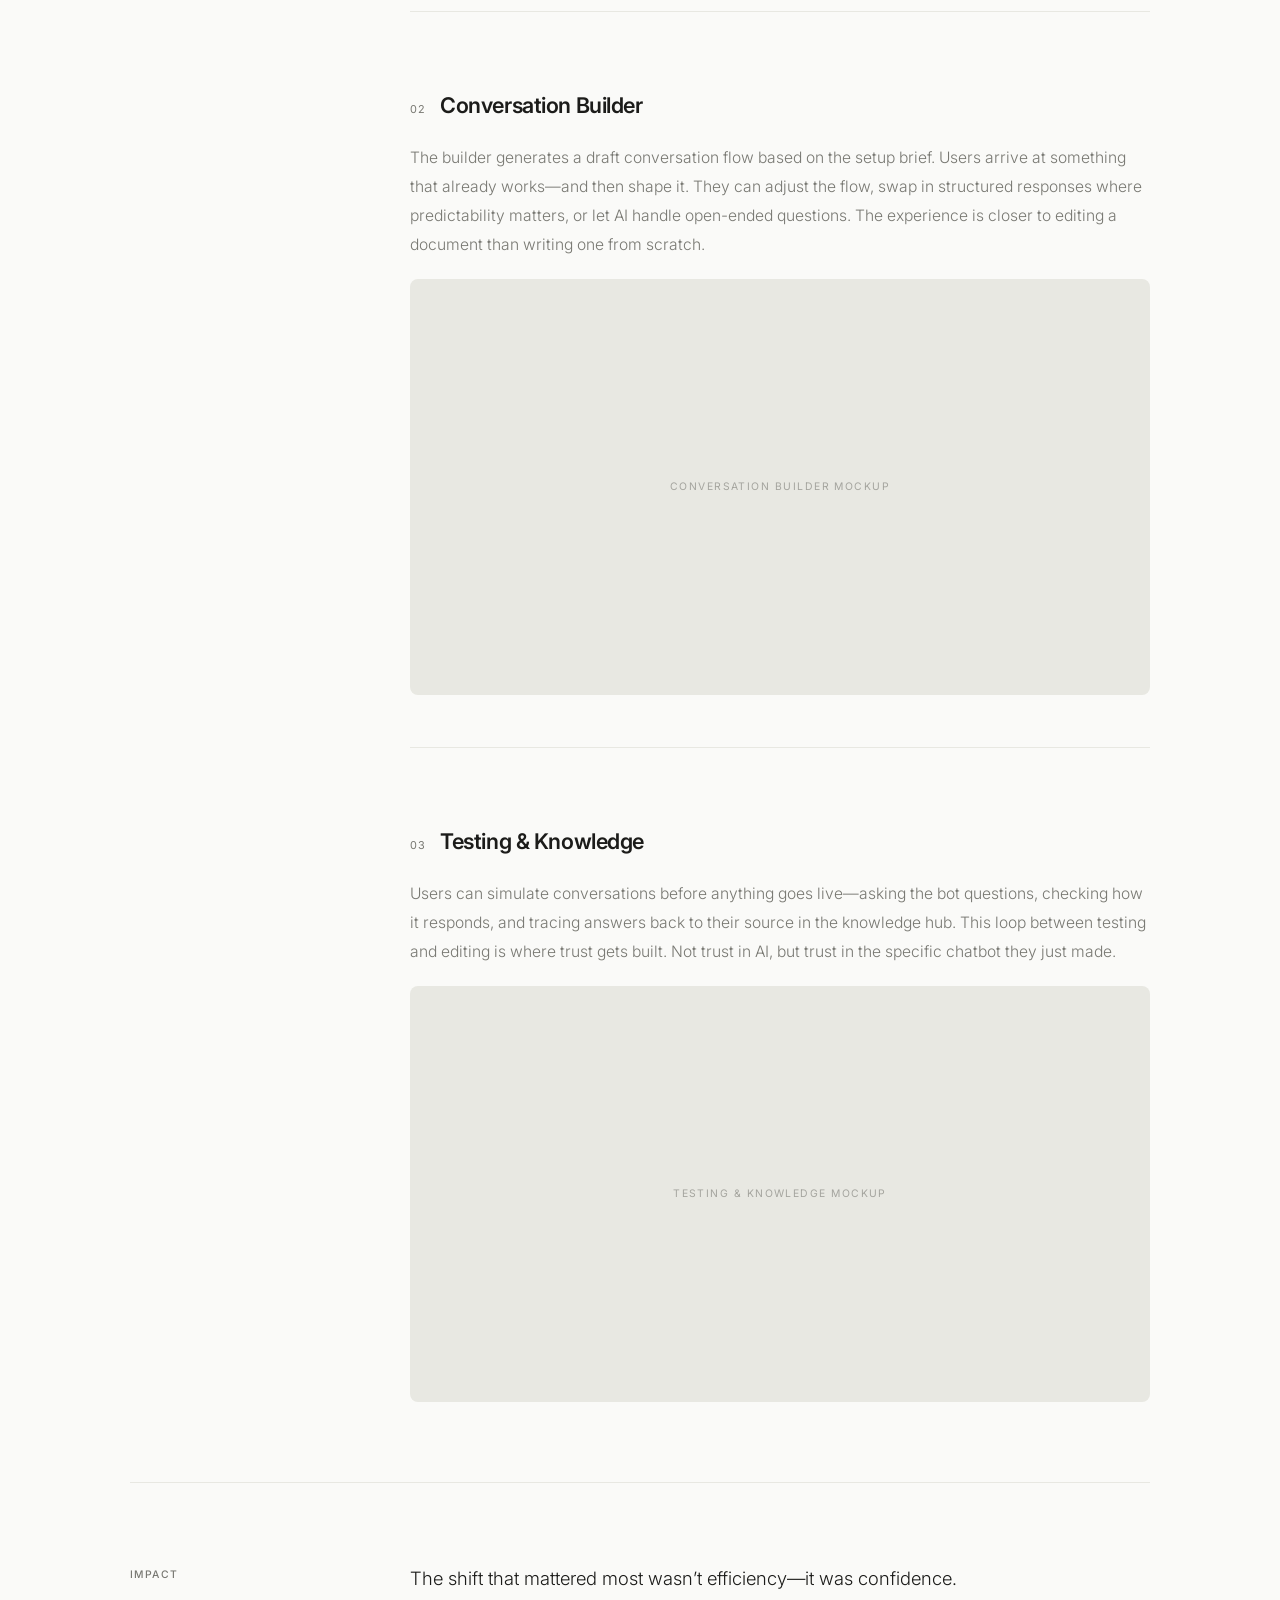
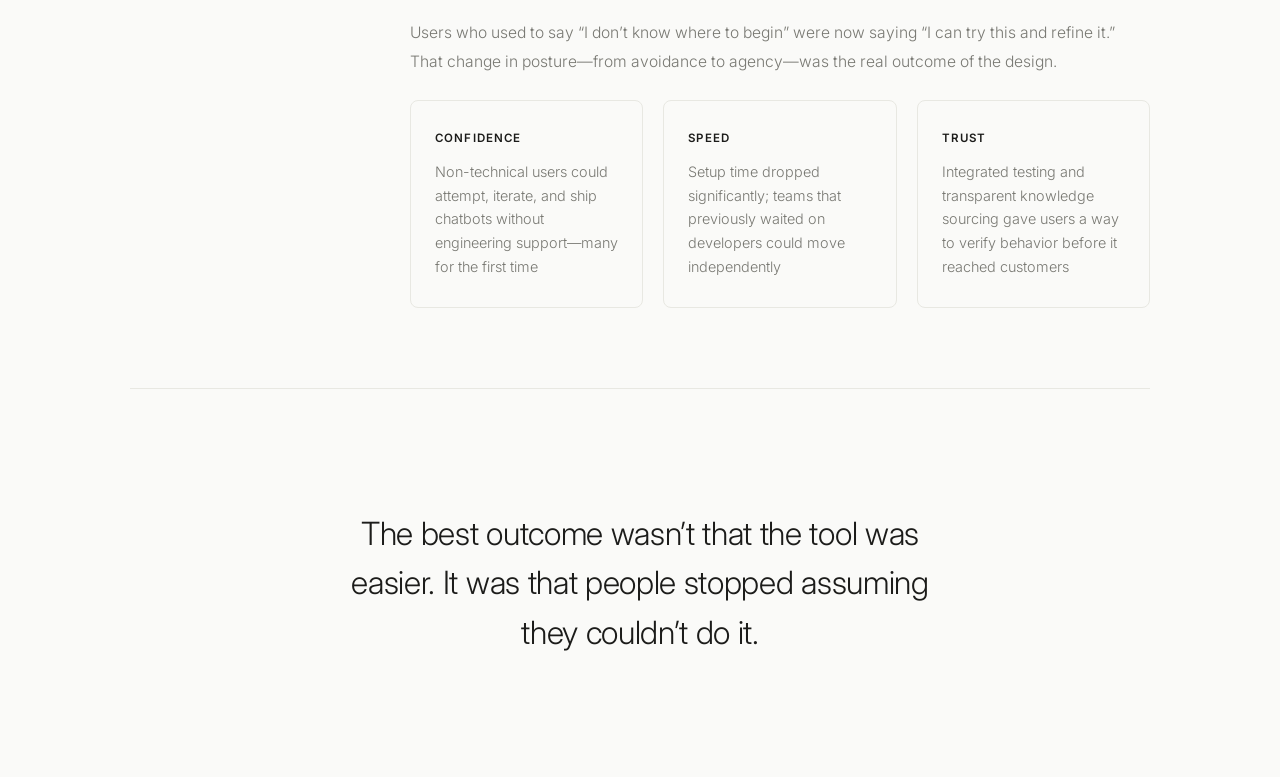
==== commit 6a38e0d3: "Add password gate, ChatKit case study, and portfolio updates - Password gate (gate.js) using SHA-256" ====
--- a/projects/ai-automation.html
+++ b/projects/ai-automation.html
@@ -3,91 +3,1145 @@
 <head>
     <meta charset="UTF-8">
     <meta name="viewport" content="width=device-width, initial-scale=1.0">
-    <title>AI Chatbot Automation Platform — Julie Ahn</title>
+    <meta name="description" content="ChatKit — AI Chatbot Automation Platform case study by Julie Ahn">
+    <title>ChatKit — Julie Ahn</title>
     <link rel="preconnect" href="https://fonts.googleapis.com">
     <link rel="preconnect" href="https://fonts.gstatic.com" crossorigin>
     <link href="https://fonts.googleapis.com/css2?family=Inter:wght@300;400;500;600;700&display=swap" rel="stylesheet">
     <link rel="stylesheet" href="../styles.css">
+    <script src="../gate.js"></script>
+    <script>
+        (function () {
+            var saved = localStorage.getItem('theme');
+            if (saved === 'dark' || (!saved && window.matchMedia('(prefers-color-scheme: dark)').matches)) {
+                document.documentElement.setAttribute('data-theme', 'dark');
+            }
+        })();
+    </script>
     <style>
-        .case-stub {
-            min-height: 100vh;
-            display: flex;
-            flex-direction: column;
-            align-items: flex-start;
-            justify-content: center;
-            max-width: var(--max-width);
-            margin: 0 auto;
-            padding: var(--nav-height) var(--pad-x) 80px;
-        }
-        .stub-tag {
-            font-size: 0.7rem;
-            letter-spacing: 0.14em;
-            text-transform: uppercase;
-            color: var(--text-muted);
-            font-weight: 500;
-            margin-bottom: 20px;
-        }
-        .stub-title {
+        /* ── Fixed UI ───────────────────────────────────────────── */
+        .cs-back {
+            position: fixed;
+            top: 24px;
+            left: 24px;
+            z-index: 200;
+            height: 36px;
+            padding: 0 16px;
+            border-radius: 100px;
+            border: 1px solid var(--border);
+            background: var(--bg);
+            color: var(--text-muted);
             font-family: 'Inter', sans-serif;
-            font-size: clamp(2.4rem, 5vw, 4rem);
-            letter-spacing: -0.02em;
-            line-height: 1.1;
-            margin-bottom: 20px;
-        }
-        .stub-desc {
-            font-size: 1.05rem;
-            color: var(--text-muted);
-            font-weight: 300;
-            margin-bottom: 48px;
-            max-width: 480px;
-            line-height: 1.65;
-        }
-        .stub-badge {
-            display: inline-block;
-            padding: 8px 18px;
-            background: var(--accent);
-            color: var(--text);
-            font-size: 0.82rem;
-            font-weight: 500;
-            border-radius: 100px;
-            margin-bottom: 48px;
-            letter-spacing: 0.02em;
-        }
-        .back-link {
-            font-size: 0.88rem;
-            color: var(--text-muted);
+            font-size: 0.8rem;
+            font-weight: 400;
             text-decoration: none;
             display: inline-flex;
             align-items: center;
             gap: 8px;
-            transition: color 0.2s ease;
-        }
-        .back-link:hover { color: var(--text); }
+            letter-spacing: 0.02em;
+            cursor: none;
+            transition: color 0.2s ease, border-color 0.2s ease, background-color 0.3s ease;
+        }
+        .cs-back:hover {
+            color: var(--text);
+            border-color: var(--text-muted);
+        }
+
+        /* ── Simplify floating button ───────────────────────────── */
+        @keyframes cs-fade-up {
+            from { opacity: 0; transform: translateY(8px); }
+            to   { opacity: 1; transform: translateY(0); }
+        }
+        @keyframes cs-pulse-border {
+            0%, 100% {
+                border-color: rgba(242, 170, 191, 0.4);
+                box-shadow: 0 0 0 0 rgba(242, 170, 191, 0);
+            }
+            50% {
+                border-color: rgba(242, 170, 191, 1);
+                box-shadow: 0 0 0 4px rgba(242, 170, 191, 0.12);
+            }
+        }
+
+        .cs-simplify-wrap {
+            padding: 28px 0 0;
+            opacity: 0;
+            animation: cs-fade-up 0.5s ease 0.6s forwards;
+        }
+        .cs-simplify {
+            display: inline-flex;
+            align-items: center;
+            gap: 10px;
+            height: 44px;
+            padding: 0 20px;
+            border-radius: 100px;
+            border: 1px solid rgba(242, 170, 191, 0.4);
+            background: rgba(242, 170, 191, 0.06);
+            font-family: 'Inter', sans-serif;
+            font-size: 0.85rem;
+            font-weight: 400;
+            color: var(--text);
+            letter-spacing: 0.01em;
+            cursor: none;
+            animation: cs-pulse-border 3s ease-in-out infinite;
+            transition: background 0.2s ease, border-color 0.2s ease, box-shadow 0.2s ease;
+        }
+        .cs-simplify:hover {
+            background: rgba(242, 170, 191, 0.13);
+            border-color: rgba(242, 170, 191, 1);
+            box-shadow: 0 0 0 4px rgba(242, 170, 191, 0.12);
+            animation: none;
+        }
+        .cs-simplify-label-muted {
+            color: var(--text-muted);
+        }
+        .cs-simplify-arrow {
+            font-size: 0.8rem;
+            color: #F2AABF;
+            transition: transform 0.2s ease;
+        }
+        .cs-simplify:hover .cs-simplify-arrow { transform: translateX(3px); }
+
+        /* ── Compact fixed fallback ──────────────────────────────── */
+        .cs-simplify-fixed {
+            position: fixed;
+            bottom: 28px;
+            right: 28px;
+            z-index: 200;
+            display: inline-flex;
+            align-items: center;
+            gap: 8px;
+            height: 40px;
+            padding: 0 18px;
+            border-radius: 100px;
+            border: 1px solid rgba(242, 170, 191, 0.4);
+            background: var(--bg);
+            font-family: 'Inter', sans-serif;
+            font-size: 0.82rem;
+            font-weight: 400;
+            color: var(--text);
+            letter-spacing: 0.01em;
+            cursor: none;
+            opacity: 0;
+            transform: translateY(8px);
+            pointer-events: none;
+            transition: opacity 0.3s ease, transform 0.3s ease, background 0.2s ease, border-color 0.2s ease, box-shadow 0.2s ease;
+            animation: cs-pulse-border 3s ease-in-out infinite;
+            box-shadow: 0 2px 16px rgba(0,0,0,0.08);
+        }
+        [data-theme="dark"] .cs-simplify-fixed {
+            box-shadow: 0 2px 16px rgba(0,0,0,0.3);
+        }
+        .cs-simplify-fixed.is-visible {
+            opacity: 1;
+            transform: translateY(0);
+            pointer-events: all;
+        }
+        .cs-simplify-fixed:hover {
+            background: rgba(242, 170, 191, 0.1);
+            border-color: rgba(242, 170, 191, 1);
+            box-shadow: 0 0 0 4px rgba(242, 170, 191, 0.12);
+            animation: none;
+        }
+        .cs-simplify-fixed .cs-simplify-arrow {
+            font-size: 0.78rem;
+            color: #F2AABF;
+            transition: transform 0.2s ease;
+        }
+        .cs-simplify-fixed:hover .cs-simplify-arrow { transform: translateX(3px); }
+
+        /* ── Summary backdrop ───────────────────────────────────── */
+        .cs-summary-overlay {
+            display: none;
+            position: fixed;
+            inset: 0;
+            z-index: 300;
+            background: rgba(0, 0, 0, 0);
+            backdrop-filter: blur(0px);
+            -webkit-backdrop-filter: blur(0px);
+            transition: background 0.3s ease, backdrop-filter 0.3s ease, -webkit-backdrop-filter 0.3s ease;
+            overflow-y: auto;
+            padding: 60px 24px 60px;
+            display: flex;
+            align-items: flex-start;
+            justify-content: center;
+        }
+        .cs-summary-overlay { display: none; }
+        .cs-summary-overlay.is-visible { display: flex; }
+        .cs-summary-overlay.is-animating {
+            background: rgba(200, 195, 185, 0.25);
+            backdrop-filter: blur(12px);
+            -webkit-backdrop-filter: blur(12px);
+        }
+        [data-theme="dark"] .cs-summary-overlay.is-animating {
+            background: rgba(10, 10, 8, 0.35);
+            backdrop-filter: blur(12px);
+            -webkit-backdrop-filter: blur(12px);
+        }
+
+        /* ── The note card ───────────────────────────────────────── */
+        .cs-summary-card {
+            width: 100%;
+            max-width: 620px;
+            background: #FEFCF7;
+            border-radius: 4px;
+            box-shadow: 0 8px 48px rgba(0,0,0,0.18), 0 2px 8px rgba(0,0,0,0.08);
+            padding: 48px 48px 44px;
+            position: relative;
+            transform: translateY(12px) rotate(0.4deg);
+            opacity: 0;
+            transition: transform 0.3s ease, opacity 0.3s ease;
+            margin-top: 40px;
+        }
+        .cs-summary-overlay.is-animating .cs-summary-card {
+            transform: translateY(0) rotate(0.4deg);
+            opacity: 1;
+        }
+        [data-theme="dark"] .cs-summary-card {
+            background: #1F1F1A;
+            box-shadow: 0 8px 48px rgba(0,0,0,0.5), 0 2px 8px rgba(0,0,0,0.3);
+        }
+        /* Tape strip at top */
+        .cs-summary-card::before {
+            content: '';
+            position: absolute;
+            top: -14px;
+            left: 50%;
+            transform: translateX(-50%) rotate(-1deg);
+            width: 72px;
+            height: 26px;
+            background: rgba(200, 195, 175, 0.55);
+            border-radius: 2px;
+        }
+        [data-theme="dark"] .cs-summary-card::before {
+            background: rgba(120, 115, 95, 0.45);
+        }
+
+        .cs-summary-top {
+            display: flex;
+            align-items: center;
+            justify-content: space-between;
+            margin-bottom: 32px;
+        }
+        .cs-summary-label {
+            font-size: 0.62rem;
+            letter-spacing: 0.16em;
+            text-transform: uppercase;
+            color: var(--text-muted);
+            font-weight: 500;
+        }
+        .cs-summary-close {
+            height: 30px;
+            padding: 0 12px;
+            border-radius: 100px;
+            border: 1px solid var(--border);
+            background: transparent;
+            color: var(--text-muted);
+            font-family: 'Inter', sans-serif;
+            font-size: 0.75rem;
+            font-weight: 400;
+            cursor: none;
+            display: inline-flex;
+            align-items: center;
+            gap: 6px;
+            letter-spacing: 0.02em;
+            transition: color 0.2s ease, border-color 0.2s ease;
+        }
+        .cs-summary-close:hover { color: var(--text); border-color: var(--text-muted); }
+
+        .cs-summary-title {
+            font-size: 2rem;
+            font-weight: 600;
+            letter-spacing: -0.03em;
+            line-height: 1.05;
+            color: var(--text);
+            margin: 0 0 4px;
+        }
+        .cs-summary-sub {
+            font-size: 0.92rem;
+            font-weight: 300;
+            color: var(--text-muted);
+            margin: 0 0 28px;
+        }
+        .cs-summary-meta {
+            display: flex;
+            gap: 28px;
+            flex-wrap: wrap;
+            margin-bottom: 28px;
+            padding-bottom: 28px;
+            border-bottom: 1px solid var(--border);
+        }
+        .cs-summary-meta-item { display: flex; flex-direction: column; gap: 4px; }
+        .cs-summary-meta-label {
+            font-size: 0.6rem;
+            letter-spacing: 0.14em;
+            text-transform: uppercase;
+            color: var(--text-muted);
+            font-weight: 500;
+        }
+        .cs-summary-meta-value {
+            font-size: 0.88rem;
+            color: var(--text);
+            font-weight: 400;
+        }
+        .cs-summary-block {
+            display: grid;
+            grid-template-columns: 110px 1fr;
+            gap: 16px 28px;
+            margin-bottom: 20px;
+            align-items: start;
+        }
+        .cs-summary-block-label {
+            font-size: 0.6rem;
+            letter-spacing: 0.14em;
+            text-transform: uppercase;
+            color: var(--text-muted);
+            font-weight: 500;
+            padding-top: 3px;
+        }
+        .cs-summary-block-body {
+            font-size: 0.9rem;
+            color: var(--text);
+            font-weight: 300;
+            line-height: 1.7;
+            margin: 0;
+        }
+        .cs-summary-block-body strong { font-weight: 500; }
+        .cs-summary-pills {
+            display: flex;
+            flex-wrap: wrap;
+            gap: 6px;
+        }
+        .cs-summary-pill {
+            font-size: 0.75rem;
+            color: var(--text-muted);
+            border: 1px solid var(--border);
+            border-radius: 100px;
+            padding: 3px 10px;
+            font-weight: 400;
+            line-height: 1.5;
+        }
+        .cs-summary-divider {
+            border: none;
+            border-top: 1px solid var(--border);
+            margin: 24px 0;
+        }
+        .cs-summary-cta {
+            display: flex;
+            align-items: center;
+            justify-content: space-between;
+            flex-wrap: wrap;
+            gap: 12px;
+            padding-top: 24px;
+            border-top: 1px solid var(--border);
+        }
+        .cs-summary-cta p {
+            font-size: 0.82rem;
+            color: var(--text-muted);
+            font-weight: 300;
+            margin: 0;
+        }
+        .cs-summary-expand {
+            height: 32px;
+            padding: 0 14px;
+            border-radius: 100px;
+            border: 1px solid var(--border);
+            background: transparent;
+            color: var(--text);
+            font-family: 'Inter', sans-serif;
+            font-size: 0.78rem;
+            font-weight: 400;
+            cursor: none;
+            display: inline-flex;
+            align-items: center;
+            gap: 6px;
+            letter-spacing: 0.02em;
+            transition: border-color 0.2s ease;
+        }
+        .cs-summary-expand:hover { border-color: var(--text); }
+
+        @media (max-width: 600px) {
+            .cs-summary-card { padding: 36px 28px 32px; margin-top: 56px; }
+            .cs-summary-block { grid-template-columns: 1fr; gap: 6px 0; margin-bottom: 20px; }
+        }
+
+        /* ── Main wrapper ───────────────────────────────────────── */
+        .cs-main {
+            max-width: var(--max-width);
+            margin: 0 auto;
+            padding: 0 var(--pad-x);
+        }
+
+        /* ── Hero ───────────────────────────────────────────────── */
+        .cs-hero {
+            padding: 160px 0 80px;
+            border-bottom: 1px solid var(--border);
+        }
+        .cs-tag {
+            display: block;
+            font-size: 0.7rem;
+            letter-spacing: 0.14em;
+            text-transform: uppercase;
+            color: var(--text-muted);
+            font-weight: 500;
+            margin-bottom: 24px;
+        }
+        .cs-title {
+            font-family: 'Inter', sans-serif;
+            font-size: clamp(3.8rem, 9vw, 7.5rem);
+            font-weight: 600;
+            letter-spacing: -0.03em;
+            line-height: 1.0;
+            color: var(--text);
+            margin-bottom: 40px;
+        }
+        .cs-hero-meta {
+            display: grid;
+            grid-template-columns: 1fr 1fr;
+            gap: 48px;
+            max-width: 800px;
+        }
+        .cs-subtitle {
+            font-size: 1.25rem;
+            font-weight: 300;
+            color: var(--text);
+            line-height: 1.5;
+            margin: 0;
+        }
+        .cs-hero-desc {
+            font-size: 0.98rem;
+            color: var(--text-muted);
+            font-weight: 300;
+            line-height: 1.8;
+            margin: 0;
+        }
+
+        /* ── Quick Facts ────────────────────────────────────────── */
+        .cs-facts {
+            padding: 44px 0;
+            border-bottom: 1px solid var(--border);
+            display: flex;
+            gap: 64px;
+            flex-wrap: wrap;
+        }
+        .cs-fact {
+            display: flex;
+            flex-direction: column;
+            gap: 8px;
+        }
+        .cs-fact-label {
+            font-size: 0.65rem;
+            letter-spacing: 0.14em;
+            text-transform: uppercase;
+            color: var(--text-muted);
+            font-weight: 500;
+        }
+        .cs-fact-value {
+            font-size: 0.92rem;
+            color: var(--text);
+            font-weight: 400;
+            max-width: 300px;
+            line-height: 1.55;
+        }
+
+        /* ── Hero image ─────────────────────────────────────────── */
+        .cs-hero-img-wrap {
+            margin: 64px 0;
+            border-radius: 12px;
+            overflow: hidden;
+            box-shadow: 0 4px 48px rgba(0,0,0,0.10);
+        }
+        .cs-hero-img {
+            display: block;
+            width: 100%;
+            height: auto;
+        }
+        [data-theme="dark"] .cs-hero-img-wrap {
+            box-shadow: 0 4px 48px rgba(0,0,0,0.45);
+        }
+
+        /* ── Mockup placeholders ────────────────────────────────── */
+        .cs-mockup {
+            width: 100%;
+            aspect-ratio: 16 / 9;
+            background: var(--border);
+            border-radius: 8px;
+            display: flex;
+            flex-direction: column;
+            align-items: center;
+            justify-content: center;
+            gap: 8px;
+        }
+        .cs-mockup--hero {
+            aspect-ratio: 21 / 9;
+            margin: 64px 0;
+        }
+        .cs-mockup-label {
+            font-size: 0.65rem;
+            letter-spacing: 0.14em;
+            text-transform: uppercase;
+            color: var(--text-muted);
+            opacity: 0.6;
+        }
+
+        /* ── Sections ───────────────────────────────────────────── */
+        .cs-section {
+            padding: 80px 0;
+            border-bottom: 1px solid var(--border);
+        }
+        .cs-section-inner {
+            display: grid;
+            grid-template-columns: 200px 1fr;
+            gap: 80px;
+            align-items: start;
+        }
+        .cs-section-label {
+            font-size: 0.65rem;
+            letter-spacing: 0.14em;
+            text-transform: uppercase;
+            color: var(--text-muted);
+            font-weight: 500;
+            padding-top: 4px;
+            position: sticky;
+            top: 80px;
+        }
+        .cs-section-body {
+            display: flex;
+            flex-direction: column;
+            gap: 24px;
+        }
+        .cs-section-title {
+            font-size: clamp(1.6rem, 3vw, 2.2rem);
+            font-weight: 600;
+            letter-spacing: -0.02em;
+            line-height: 1.15;
+            color: var(--text);
+            margin: 0;
+        }
+        .cs-lead {
+            font-size: 1.15rem;
+            font-weight: 300;
+            color: var(--text);
+            line-height: 1.7;
+            margin: 0;
+        }
+        .cs-body {
+            font-size: 0.98rem;
+            color: var(--text-muted);
+            font-weight: 300;
+            line-height: 1.85;
+            margin: 0;
+        }
+
+        /* ── Challenges card ────────────────────────────────────── */
+        .cs-challenges {
+            padding: 28px 32px;
+            border: 1px solid var(--border);
+            border-radius: 8px;
+            display: flex;
+            flex-direction: column;
+            gap: 16px;
+        }
+        .cs-challenges-label {
+            font-size: 0.65rem;
+            letter-spacing: 0.14em;
+            text-transform: uppercase;
+            color: var(--text-muted);
+            font-weight: 500;
+        }
+        .cs-challenge-list {
+            list-style: none;
+            margin: 0;
+            padding: 0;
+            display: flex;
+            flex-direction: column;
+            gap: 12px;
+        }
+        .cs-challenge-list li {
+            font-size: 0.95rem;
+            color: var(--text);
+            font-weight: 300;
+            display: flex;
+            align-items: flex-start;
+            gap: 12px;
+            line-height: 1.5;
+        }
+        .cs-challenge-list li::before {
+            content: '—';
+            color: var(--text-muted);
+            flex-shrink: 0;
+            opacity: 0.5;
+        }
+
+        /* ── System flow diagram ────────────────────────────────── */
+        .cs-flow {
+            display: flex;
+            align-items: center;
+            flex-wrap: wrap;
+            gap: 0;
+            row-gap: 12px;
+            padding: 12px 0 4px;
+        }
+        .cs-flow-step {
+            padding: 9px 16px;
+            border: 1px solid var(--border);
+            border-radius: 6px;
+            font-size: 0.8rem;
+            color: var(--text);
+            font-weight: 400;
+            white-space: nowrap;
+            background: var(--bg);
+            letter-spacing: 0.01em;
+        }
+        .cs-flow-step--accent {
+            background: var(--accent);
+            border-color: transparent;
+            font-weight: 500;
+        }
+        [data-theme="dark"] .cs-flow-step--accent {
+            background: var(--text);
+            color: var(--bg);
+            border-color: transparent;
+        }
+        .cs-flow-arrow {
+            font-size: 0.85rem;
+            color: var(--text-muted);
+            padding: 0 10px;
+            opacity: 0.5;
+        }
+        .cs-caption {
+            font-size: 0.82rem;
+            color: var(--text-muted);
+            font-weight: 300;
+            line-height: 1.65;
+            font-style: italic;
+            margin: 0;
+        }
+
+        /* ── Product features ───────────────────────────────────── */
+        .cs-feature {
+            display: flex;
+            flex-direction: column;
+            gap: 20px;
+            padding-bottom: 52px;
+            border-bottom: 1px solid var(--border);
+        }
+        .cs-feature:last-child {
+            border-bottom: none;
+            padding-bottom: 0;
+        }
+        .cs-feature + .cs-feature { margin-top: 52px; }
+        .cs-feature-header {
+            display: flex;
+            align-items: baseline;
+            gap: 14px;
+        }
+        .cs-feature-num {
+            font-size: 0.68rem;
+            color: var(--text-muted);
+            letter-spacing: 0.1em;
+            font-weight: 400;
+        }
+        .cs-feature-title {
+            font-size: 1.35rem;
+            font-weight: 600;
+            letter-spacing: -0.02em;
+            color: var(--text);
+            margin: 0;
+        }
+
+        /* ── Feature images ─────────────────────────────────────── */
+        .cs-feature-img-wrap {
+            border-radius: 10px;
+            overflow: hidden;
+            box-shadow: 0 2px 32px rgba(0,0,0,0.09);
+            background: var(--border);
+        }
+        .cs-feature-img {
+            display: block;
+            width: 100%;
+            height: auto;
+        }
+        [data-theme="dark"] .cs-feature-img-wrap {
+            box-shadow: 0 2px 32px rgba(0,0,0,0.40);
+        }
+
+        /* ── Impact grid ────────────────────────────────────────── */
+        .cs-impact-grid {
+            display: grid;
+            grid-template-columns: repeat(3, 1fr);
+            gap: 20px;
+        }
+        .cs-impact-item {
+            display: flex;
+            flex-direction: column;
+            gap: 12px;
+            padding: 28px 24px;
+            border: 1px solid var(--border);
+            border-radius: 8px;
+            transition: border-color 0.3s ease;
+        }
+        .cs-impact-label {
+            font-size: 0.72rem;
+            letter-spacing: 0.1em;
+            text-transform: uppercase;
+            font-weight: 600;
+            color: var(--text);
+        }
+        .cs-impact-desc {
+            font-size: 0.9rem;
+            color: var(--text-muted);
+            font-weight: 300;
+            line-height: 1.65;
+            margin: 0;
+        }
+
+        /* ── Design decisions ───────────────────────────────────── */
+        .cs-decision {
+            display: flex;
+            flex-direction: column;
+            gap: 12px;
+            padding-bottom: 40px;
+            border-bottom: 1px solid var(--border);
+        }
+        .cs-decision:last-child {
+            border-bottom: none;
+            padding-bottom: 0;
+        }
+        .cs-decision + .cs-decision { margin-top: 40px; }
+        .cs-decision-header {
+            display: flex;
+            align-items: baseline;
+            gap: 14px;
+        }
+        .cs-decision-num {
+            font-size: 0.68rem;
+            color: var(--text-muted);
+            letter-spacing: 0.1em;
+            font-weight: 400;
+        }
+        .cs-decision-title {
+            font-size: 1.15rem;
+            font-weight: 600;
+            letter-spacing: -0.02em;
+            color: var(--text);
+            margin: 0;
+        }
+
+        /* ── Closing ────────────────────────────────────────────── */
+        .cs-closing {
+            padding: 120px 0;
+            text-align: center;
+        }
+        .cs-closing p {
+            font-size: clamp(1.4rem, 3vw, 2rem);
+            font-weight: 300;
+            color: var(--text);
+            line-height: 1.55;
+            max-width: 620px;
+            margin: 0 auto;
+            letter-spacing: -0.01em;
+        }
+
+        /* ── Responsive ─────────────────────────────────────────── */
+        @media (max-width: 900px) {
+            .cs-section-inner {
+                grid-template-columns: 160px 1fr;
+                gap: 48px;
+            }
+            .cs-impact-grid {
+                grid-template-columns: 1fr 1fr;
+            }
+        }
+        @media (max-width: 600px) {
+            .cs-hero { padding: 120px 0 60px; }
+            .cs-hero-meta { grid-template-columns: 1fr; gap: 20px; }
+            .cs-section-inner { grid-template-columns: 1fr; gap: 20px; }
+            .cs-section-label { position: static; }
+            .cs-facts { gap: 32px; }
+            .cs-impact-grid { grid-template-columns: 1fr; }
+            .cs-flow { gap: 0; row-gap: 8px; }
+        }
     </style>
 </head>
 <body>
 
-    <div class="cursor" aria-hidden="true"></div>
-
-    <nav class="nav" aria-label="Main navigation">
-        <a href="../index.html" class="nav-logo">Julie Ahn</a>
-        <ul class="nav-links" role="list">
-            <li><a href="../index.html#work">Work</a></li>
-            <li><a href="../index.html#about">About</a></li>
-            <li><a href="../index.html#contact">Contact</a></li>
-        </ul>
-    </nav>
-
-    <main>
-        <div class="case-stub">
-            <p class="stub-tag">System Automation &mdash; 01</p>
-            <h1 class="stub-title">AI Chatbot Automation Platform</h1>
-            <p class="stub-desc">Automating enterprise support workflows. Case study coming soon.</p>
-            <span class="stub-badge">Case study in progress &#8594;</span>
-            <a href="../index.html" class="back-link">&#8592; Back to all work</a>
+    <!-- Back button -->
+    <a href="../index.html" class="cs-back" aria-label="Back to all work">
+        &#8592; Back
+    </a>
+
+
+    <!-- Compact fixed fallback (appears when inline button is off-screen) -->
+    <button class="cs-simplify-fixed" id="csSimplifyFixed" aria-label="View quick summary">
+        Short on time?
+        <span class="cs-simplify-arrow" aria-hidden="true">&#8594;</span>
+    </button>
+
+    <!-- Summary overlay -->
+    <div class="cs-summary-overlay" id="csSummary" role="dialog" aria-modal="true" aria-label="Case study summary">
+        <div class="cs-summary-card">
+        <div class="cs-summary-inner">
+
+            <div class="cs-summary-top">
+                <span class="cs-summary-label">TL;DR</span>
+                <button class="cs-summary-close" id="csSummaryClose">
+                    Read full case study &#8594;
+                </button>
+            </div>
+
+            <h2 class="cs-summary-title">ChatKit</h2>
+            <p class="cs-summary-sub">AI Chatbot Automation Platform</p>
+
+            <div class="cs-summary-meta">
+                <div class="cs-summary-meta-item">
+                    <span class="cs-summary-meta-label">Role</span>
+                    <span class="cs-summary-meta-value">Product Designer</span>
+                </div>
+                <div class="cs-summary-meta-item">
+                    <span class="cs-summary-meta-label">Timeline</span>
+                    <span class="cs-summary-meta-value">2023 &mdash; 2025</span>
+                </div>
+                <div class="cs-summary-meta-item">
+                    <span class="cs-summary-meta-label">Scope</span>
+                    <span class="cs-summary-meta-value">End-to-end product design</span>
+                </div>
+            </div>
+
+            <hr class="cs-summary-divider">
+
+            <div class="cs-summary-block">
+                <span class="cs-summary-block-label">The Problem</span>
+                <p class="cs-summary-block-body">Non-technical teams couldn&rsquo;t build chatbots without engineering help. The platform was powerful, but the barrier was the interface&mdash;most users either avoided it or escalated before they even started.</p>
+            </div>
+
+            <div class="cs-summary-block">
+                <span class="cs-summary-block-label">The Insight</span>
+                <p class="cs-summary-block-body">Users didn&rsquo;t need to <em>build</em> a chatbot&mdash;they needed to <strong>edit</strong> one. Shifting from a blank canvas to an AI-generated draft changed the question from &ldquo;how do I start?&rdquo; to &ldquo;does this look right?&rdquo;</p>
+            </div>
+
+            <div class="cs-summary-block">
+                <span class="cs-summary-block-label">What I Did</span>
+                <div>
+                    <div class="cs-summary-pills">
+                        <span class="cs-summary-pill">Guided onboarding flow</span>
+                        <span class="cs-summary-pill">AI-assisted conversation builder</span>
+                        <span class="cs-summary-pill">Transparent knowledge management</span>
+                        <span class="cs-summary-pill">In-product testing &amp; validation</span>
+                    </div>
+                </div>
+            </div>
+
+            <div class="cs-summary-block">
+                <span class="cs-summary-block-label">The Outcome</span>
+                <p class="cs-summary-block-body">&ldquo;I don&rsquo;t know where to begin&rdquo; became &ldquo;I can try this and refine it.&rdquo; Non-technical teams could ship chatbots independently&mdash;without waiting on engineering.</p>
+            </div>
+
+            <div class="cs-summary-cta">
+                <p>Want the details behind the decisions?</p>
+                <button class="cs-summary-expand" id="csSummaryExpand">
+                    Full case study &#8595;
+                </button>
+            </div>
+
+        </div><!-- /cs-summary-inner -->
+        </div><!-- /cs-summary-card -->
+    </div><!-- /cs-summary-overlay -->
+
+    <!-- Theme toggle -->
+    <button class="theme-toggle" id="themeToggle" aria-label="Switch to dark mode">
+        <svg class="icon-moon" width="16" height="16" viewBox="0 0 16 16" fill="none" xmlns="http://www.w3.org/2000/svg" aria-hidden="true">
+            <path d="M13.5 10.5A6 6 0 0 1 5.5 2.5a6.5 6.5 0 1 0 8 8z" stroke="currentColor" stroke-width="1.5" stroke-linecap="round" stroke-linejoin="round"/>
+        </svg>
+        <svg class="icon-sun" width="16" height="16" viewBox="0 0 16 16" fill="none" xmlns="http://www.w3.org/2000/svg" aria-hidden="true">
+            <circle cx="8" cy="8" r="3" stroke="currentColor" stroke-width="1.5"/>
+            <line x1="8" y1="1" x2="8" y2="2.5" stroke="currentColor" stroke-width="1.5" stroke-linecap="round"/>
+            <line x1="8" y1="13.5" x2="8" y2="15" stroke="currentColor" stroke-width="1.5" stroke-linecap="round"/>
+            <line x1="1" y1="8" x2="2.5" y2="8" stroke="currentColor" stroke-width="1.5" stroke-linecap="round"/>
+            <line x1="13.5" y1="8" x2="15" y2="8" stroke="currentColor" stroke-width="1.5" stroke-linecap="round"/>
+            <line x1="3.05" y1="3.05" x2="4.1" y2="4.1" stroke="currentColor" stroke-width="1.5" stroke-linecap="round"/>
+            <line x1="11.9" y1="11.9" x2="12.95" y2="12.95" stroke="currentColor" stroke-width="1.5" stroke-linecap="round"/>
+            <line x1="11.9" y1="4.1" x2="12.95" y2="3.05" stroke="currentColor" stroke-width="1.5" stroke-linecap="round"/>
+            <line x1="3.05" y1="12.95" x2="4.1" y2="11.9" stroke="currentColor" stroke-width="1.5" stroke-linecap="round"/>
+        </svg>
+    </button>
+
+    <!-- Custom cursor -->
+    <div class="cursor-inner" aria-hidden="true"></div>
+    <div class="cursor-outer" aria-hidden="true">
+        <span class="cursor-label"></span>
+    </div>
+
+    <main class="cs-main">
+
+        <!-- ── Hero ─────────────────────────────────────────────── -->
+        <section class="cs-hero" aria-label="Project introduction">
+            <span class="cs-tag">System Automation &mdash; 01</span>
+            <h1 class="cs-title">ChatKit</h1>
+            <div class="cs-hero-meta">
+                <p class="cs-subtitle">Designing an AI chatbot builder for non-technical teams.</p>
+                <p class="cs-hero-desc">A hybrid system that combines generative AI, structured flows, and knowledge-based responses to simplify chatbot creation at scale.</p>
+            </div>
+        </section>
+
+        <!-- ── Quick Facts ───────────────────────────────────────── -->
+        <div class="cs-facts" role="list" aria-label="Project details">
+            <div class="cs-fact" role="listitem">
+                <span class="cs-fact-label">Role</span>
+                <span class="cs-fact-value">Product Designer</span>
+            </div>
+            <div class="cs-fact" role="listitem">
+                <span class="cs-fact-label">Timeline</span>
+                <span class="cs-fact-value">2023 &mdash; 2025</span>
+            </div>
+            <div class="cs-fact" role="listitem">
+                <span class="cs-fact-label">Scope</span>
+                <span class="cs-fact-value">Onboarding, conversation builder, knowledge management, testing, and deployment</span>
+            </div>
         </div>
+
+        <!-- ── Simplify ─────────────────────────────────────────── -->
+        <div class="cs-simplify-wrap">
+            <button class="cs-simplify" id="csSimplify" aria-label="View quick summary">
+                <span class="cs-simplify-label-muted">Short on time?</span>
+                View the summary
+                <span class="cs-simplify-arrow" aria-hidden="true">&#8594;</span>
+            </button>
+        </div>
+
+        <!-- ── Hero mockup ───────────────────────────────────────── -->
+        <div class="cs-hero-img-wrap">
+            <img src="images/chatkit-hero.png" alt="ChatKit conversation builder interface showing AI agent panel, custom flows, and knowledge management" class="cs-hero-img">
+        </div>
+
+        <!-- ── The Problem ──────────────────────────────────────── -->
+        <section class="cs-section" aria-label="The problem">
+            <div class="cs-section-inner">
+                <span class="cs-section-label">The Problem</span>
+                <div class="cs-section-body">
+                    <p class="cs-lead">The existing chatbot platform was powerful&mdash;but the people who needed it most couldn&rsquo;t use it on their own.</p>
+                    <p class="cs-body">Non-technical teams&mdash;the ones closest to the customer problems the chatbots were meant to solve&mdash;would either avoid the tool entirely or pull in a developer to do it for them. The barrier wasn&rsquo;t capability. It was the interface. Everything assumed a certain level of technical fluency that most users simply didn&rsquo;t have.</p>
+                    <p class="cs-body">The result was a bottleneck. Teams waited on engineers for tasks they should have been able to handle themselves. And even when they did get access, there was no real way to know if what they built would actually work&mdash;until it didn&rsquo;t.</p>
+                    <div class="cs-challenges">
+                        <span class="cs-challenges-label">Key challenges</span>
+                        <ul class="cs-challenge-list">
+                            <li>Non-technical users had no clear entry point&mdash;most gave up or escalated before starting</li>
+                            <li>Conversation logic was exposed as raw structure, not guided behavior</li>
+                            <li>Knowledge management was disconnected from the builder, making it hard to trust AI responses</li>
+                            <li>No way to test and validate before going live&mdash;errors only surfaced in production</li>
+                        </ul>
+                    </div>
+                </div>
+            </div>
+        </section>
+
+        <!-- ── The Solution ─────────────────────────────────────── -->
+        <section class="cs-section" aria-label="The solution">
+            <div class="cs-section-inner">
+                <span class="cs-section-label">The Solution</span>
+                <div class="cs-section-body">
+                    <h2 class="cs-section-title">From builder to editor</h2>
+                    <p class="cs-lead">The core shift wasn&rsquo;t adding features&mdash;it was changing the mental model.</p>
+                    <p class="cs-body">Users didn&rsquo;t need to build a chatbot from scratch. They needed to shape one. ChatKit reframes the experience around editing, reviewing, and refining&mdash;not constructing from zero. AI generates a starting point; the user&rsquo;s job is to make it theirs.</p>
+                    <p class="cs-body">This shift from &ldquo;builder&rdquo; to &ldquo;editor&rdquo; lowered the activation energy dramatically. Instead of staring at an empty canvas and wondering where to begin, users arrive at something already in motion. The question changes from &ldquo;how do I build this?&rdquo; to &ldquo;does this look right?&rdquo;&mdash;a question anyone can answer.</p>
+                </div>
+            </div>
+        </section>
+
+        <!-- ── Design Decisions ─────────────────────────────────── -->
+        <section class="cs-section" aria-label="Design decisions">
+            <div class="cs-section-inner">
+                <span class="cs-section-label">Design Decisions</span>
+                <div class="cs-section-body">
+                    <p class="cs-lead">Three decisions shaped the whole product.</p>
+
+                    <div class="cs-decision">
+                        <div class="cs-decision-header">
+                            <span class="cs-decision-num">01</span>
+                            <h3 class="cs-decision-title">Automation vs. control</h3>
+                        </div>
+                        <p class="cs-body">The instinct was to automate as much as possible. But full automation would have made users feel like passengers in their own chatbot. The design question became: where does AI reduce friction, and where does it create anxiety? We landed on a model where AI handles the tedious&mdash;drafting responses, suggesting flows&mdash;but the user always makes the final call. Nothing goes live without explicit confirmation.</p>
+                    </div>
+
+                    <div class="cs-decision">
+                        <div class="cs-decision-header">
+                            <span class="cs-decision-num">02</span>
+                            <h3 class="cs-decision-title">Guided onboarding as a first principle</h3>
+                        </div>
+                        <p class="cs-body">Early designs dumped users into the builder and expected them to figure it out. That didn&rsquo;t work. We moved setup to the front&mdash;before you can build anything, you define the bot&rsquo;s purpose, tone, and scope. This felt like overhead at first, but it gave users a mental anchor. Every subsequent decision in the builder had context. &ldquo;Does this fit what I said this bot was for?&rdquo; was now a question users could actually ask themselves.</p>
+                    </div>
+
+                    <div class="cs-decision">
+                        <div class="cs-decision-header">
+                            <span class="cs-decision-num">03</span>
+                            <h3 class="cs-decision-title">Knowledge as a first-class surface</h3>
+                        </div>
+                        <p class="cs-body">AI responses are only as trustworthy as the knowledge behind them. Previous designs treated the knowledge base as a behind-the-scenes detail. We surfaced it. Users could see exactly what sources the bot was drawing from, add or remove content directly, and watch responses change as they did. This transparency was key to building confidence&mdash;not just in the tool, but in the chatbot itself.</p>
+                    </div>
+                </div>
+            </div>
+        </section>
+
+        <!-- ── System Overview ──────────────────────────────────── -->
+        <section class="cs-section" aria-label="System overview">
+            <div class="cs-section-inner">
+                <span class="cs-section-label">System Overview</span>
+                <div class="cs-section-body">
+                    <p class="cs-body">ChatKit connects knowledge, logic, and AI-driven responses into a single system.</p>
+                    <div class="cs-flow" role="img" aria-label="System flow: Knowledge Sources to Knowledge Hub to Conversation Engine to AI Response to Customer Interaction">
+                        <div class="cs-flow-step">Knowledge Sources</div>
+                        <div class="cs-flow-arrow" aria-hidden="true">&#8594;</div>
+                        <div class="cs-flow-step">Knowledge Hub</div>
+                        <div class="cs-flow-arrow" aria-hidden="true">&#8594;</div>
+                        <div class="cs-flow-step">Conversation Engine</div>
+                        <div class="cs-flow-arrow" aria-hidden="true">&#8594;</div>
+                        <div class="cs-flow-step">AI Response</div>
+                        <div class="cs-flow-arrow" aria-hidden="true">&#8594;</div>
+                        <div class="cs-flow-step cs-flow-step--accent">Customer Interaction</div>
+                    </div>
+                    <p class="cs-caption">This hybrid model balances flexibility with structure, enabling predictable and scalable chatbot behavior.</p>
+                </div>
+            </div>
+        </section>
+
+        <!-- ── Product Experience ────────────────────────────────── -->
+        <section class="cs-section" aria-label="Product experience">
+            <div class="cs-section-inner">
+                <span class="cs-section-label">Product Experience</span>
+                <div class="cs-section-body">
+
+                    <div class="cs-feature">
+                        <div class="cs-feature-header">
+                            <span class="cs-feature-num">01</span>
+                            <h3 class="cs-feature-title">Bot Setup</h3>
+                        </div>
+                        <p class="cs-body">Before anything gets built, users define what the bot is for. A short guided setup asks about purpose, tone, and the audience it&rsquo;ll serve. It feels like a brief rather than a form&mdash;and it gives every subsequent decision a foundation to stand on. For many users, this is the first time the problem has felt approachable.</p>
+                        <div class="cs-feature-img-wrap">
+                            <video class="cs-feature-img" autoplay loop muted playsinline aria-label="Bot setup flow animation">
+                                <source src="images/chatkit-botsetup.mp4" type="video/mp4">
+                            </video>
+                        </div>
+                    </div>
+
+                    <div class="cs-feature">
+                        <div class="cs-feature-header">
+                            <span class="cs-feature-num">02</span>
+                            <h3 class="cs-feature-title">Conversation Builder</h3>
+                        </div>
+                        <p class="cs-body">The builder generates a draft conversation flow based on the setup brief. Users arrive at something that already works&mdash;and then shape it. They can adjust the flow, swap in structured responses where predictability matters, or let AI handle open-ended questions. The experience is closer to editing a document than writing one from scratch.</p>
+                        <div class="cs-mockup" aria-hidden="true">
+                            <span class="cs-mockup-label">Conversation Builder Mockup</span>
+                        </div>
+                    </div>
+
+                    <div class="cs-feature">
+                        <div class="cs-feature-header">
+                            <span class="cs-feature-num">03</span>
+                            <h3 class="cs-feature-title">Testing &amp; Knowledge</h3>
+                        </div>
+                        <p class="cs-body">Users can simulate conversations before anything goes live&mdash;asking the bot questions, checking how it responds, and tracing answers back to their source in the knowledge hub. This loop between testing and editing is where trust gets built. Not trust in AI, but trust in the specific chatbot they just made.</p>
+                        <div class="cs-mockup" aria-hidden="true">
+                            <span class="cs-mockup-label">Testing &amp; Knowledge Mockup</span>
+                        </div>
+                    </div>
+
+                </div>
+            </div>
+        </section>
+
+        <!-- ── Impact ────────────────────────────────────────────── -->
+        <section class="cs-section" aria-label="Impact">
+            <div class="cs-section-inner">
+                <span class="cs-section-label">Impact</span>
+                <div class="cs-section-body">
+                    <p class="cs-lead">The shift that mattered most wasn&rsquo;t efficiency&mdash;it was confidence.</p>
+                    <p class="cs-body">Users who used to say &ldquo;I don&rsquo;t know where to begin&rdquo; were now saying &ldquo;I can try this and refine it.&rdquo; That change in posture&mdash;from avoidance to agency&mdash;was the real outcome of the design.</p>
+                    <div class="cs-impact-grid">
+                        <div class="cs-impact-item">
+                            <span class="cs-impact-label">Confidence</span>
+                            <p class="cs-impact-desc">Non-technical users could attempt, iterate, and ship chatbots without engineering support&mdash;many for the first time</p>
+                        </div>
+                        <div class="cs-impact-item">
+                            <span class="cs-impact-label">Speed</span>
+                            <p class="cs-impact-desc">Setup time dropped significantly; teams that previously waited on developers could move independently</p>
+                        </div>
+                        <div class="cs-impact-item">
+                            <span class="cs-impact-label">Trust</span>
+                            <p class="cs-impact-desc">Integrated testing and transparent knowledge sourcing gave users a way to verify behavior before it reached customers</p>
+                        </div>
+                    </div>
+                </div>
+            </div>
+        </section>
+
+        <!-- ── Closing ───────────────────────────────────────────── -->
+        <section class="cs-closing" aria-label="Closing thought">
+            <p>The best outcome wasn&rsquo;t that the tool was easier. It was that people stopped assuming they couldn&rsquo;t do it.</p>
+        </section>
+
     </main>
 
     <script src="../script.js"></script>
+    <script>
+        (function () {
+            var btn = document.getElementById('csSimplify');
+            var overlay = document.getElementById('csSummary');
+            var card = overlay.querySelector('.cs-summary-card');
+            var closeBtn = document.getElementById('csSummaryClose');
+            var expandBtn = document.getElementById('csSummaryExpand');
+
+            function openSummary() {
+                overlay.classList.add('is-visible');
+                overlay.scrollTop = 0;
+                requestAnimationFrame(function () {
+                    requestAnimationFrame(function () {
+                        overlay.classList.add('is-animating');
+                    });
+                });
+                btn.innerHTML = 'Back to full case study <span class="cs-simplify-arrow" aria-hidden="true">&#8592;</span>';
+                btn.style.animation = 'none';
+                document.body.style.overflow = 'hidden';
+            }
+
+            function closeSummary() {
+                overlay.classList.remove('is-animating');
+                overlay.addEventListener('transitionend', function handler() {
+                    overlay.classList.remove('is-visible');
+                    overlay.removeEventListener('transitionend', handler);
+                }, { once: true });
+                btn.innerHTML = '<span class="cs-simplify-label-muted">Short on time?</span> View the summary <span class="cs-simplify-arrow" aria-hidden="true">&#8594;</span>';
+                btn.style.animation = 'cs-pulse-border 3s ease-in-out infinite';
+                document.body.style.overflow = '';
+            }
+
+            btn.addEventListener('click', function () {
+                overlay.classList.contains('is-visible') ? closeSummary() : openSummary();
+            });
+
+            // Click backdrop (not the card) to close
+            overlay.addEventListener('click', function (e) {
+                if (!card.contains(e.target)) closeSummary();
+            });
+
+            closeBtn.addEventListener('click', closeSummary);
+            expandBtn.addEventListener('click', closeSummary);
+
+            document.addEventListener('keydown', function (e) {
+                if (e.key === 'Escape' && overlay.classList.contains('is-visible')) closeSummary();
+            });
+
+            // Show compact fixed button when inline one is off-screen
+            var fixedBtn = document.getElementById('csSimplifyFixed');
+            fixedBtn.addEventListener('click', function () {
+                overlay.classList.contains('is-visible') ? closeSummary() : openSummary();
+            });
+
+            var observer = new IntersectionObserver(function (entries) {
+                fixedBtn.classList.toggle('is-visible', !entries[0].isIntersecting);
+            }, { threshold: 0.5 });
+            observer.observe(btn);
+
+        })();
+    </script>
 </body>
 </html>
--- a/styles.css
+++ b/styles.css
@@ -20,6 +20,19 @@
     --pad-section:  120px;
 }
 
+/* ============================================================
+   DARK MODE
+============================================================ */
+[data-theme="dark"] {
+    --bg:           #141412;
+    --text:         #EEEDE8;
+    --text-muted:   #8A8A82;
+    --accent:       #FFFD74;
+    --border:       #2E2E2A;
+    --card-hover:   rgba(255, 253, 116, 0.08);
+    color-scheme: dark;
+}
+
 html {
     scroll-behavior: smooth;
 }
@@ -32,11 +45,44 @@
     -webkit-font-smoothing: antialiased;
     -moz-osx-font-smoothing: grayscale;
     cursor: none;
+    transition: background-color 0.3s ease, color 0.3s ease;
 }
 
 a, button, [role="button"], input, textarea, select {
     cursor: none;
 }
+
+/* ============================================================
+   THEME TOGGLE BUTTON
+============================================================ */
+.theme-toggle {
+    position: fixed;
+    top: 24px;
+    right: 24px;
+    z-index: 200;
+    width: 36px;
+    height: 36px;
+    border-radius: 50%;
+    border: 1px solid var(--border);
+    background: var(--bg);
+    color: var(--text-muted);
+    display: flex;
+    align-items: center;
+    justify-content: center;
+    cursor: none;
+    transition: border-color 0.2s ease, color 0.2s ease,
+                background-color 0.3s ease;
+}
+
+.theme-toggle:hover {
+    color: var(--text);
+    border-color: var(--text-muted);
+}
+
+.theme-toggle .icon-sun { display: none; }
+
+[data-theme="dark"] .theme-toggle .icon-moon { display: none; }
+[data-theme="dark"] .theme-toggle .icon-sun  { display: block; }
 
 /* ============================================================
    CUSTOM CURSOR — two rings
@@ -90,13 +136,13 @@
 .cursor-inner.is-hovering { width: 22px; height: 22px; opacity: 1; }
 .cursor-outer.is-hovering { width: 60px; height: 60px; opacity: 0.5; }
 
-/* Hover project CTAs — outer fills accent, inner shrinks */
-.cursor-inner.is-view { width: 8px; height: 8px; opacity: 0; }
+/* Hover project CTAs — hide inner, outer shows label only */
+.cursor-inner.is-view { display: none; }
 .cursor-outer.is-view {
-    width: 84px;
-    height: 84px;
-    background: var(--accent);
-    border-color: var(--accent);
+    width: auto;
+    height: auto;
+    border: none;
+    background: none;
     opacity: 1;
 }
 
@@ -141,10 +187,10 @@
 /* Label inside outer ring */
 .cursor-label {
     font-family: 'Inter', sans-serif;
-    font-size: 0.58rem;
-    font-weight: 600;
-    letter-spacing: 0.08em;
-    text-transform: uppercase;
+    font-size: 0.78rem;
+    font-weight: 500;
+    letter-spacing: 0.04em;
+    color: var(--text);
     color: var(--text);
     opacity: 0;
     transition: opacity 0.2s ease;
@@ -523,6 +569,25 @@
     overflow: hidden;
 }
 
+/* Soft cursor glow */
+.work-glow {
+    position: absolute;
+    inset: 0;
+    pointer-events: none;
+    z-index: 2;
+    opacity: 0;
+    background: radial-gradient(
+        circle 440px at var(--cx, 50%) var(--cy, 50%),
+        var(--glow-color, rgba(255, 253, 116, 0.22)) 0%,
+        transparent 70%
+    );
+    transition: opacity 0.5s ease;
+}
+
+.work-sticky-right.is-hovered .work-glow {
+    opacity: 1;
+}
+
 .work-slide {
     position: absolute;
     inset: 0;
@@ -531,6 +596,7 @@
     padding: 60px 72px;
     opacity: 0;
     transform: translateY(52px);
+    z-index: 1;
     transition: opacity 0.6s cubic-bezier(0.4, 0, 0.2, 1),
                 transform 0.7s cubic-bezier(0.4, 0, 0.2, 1);
     pointer-events: none;
@@ -564,6 +630,7 @@
     letter-spacing: -0.05em;
 }
 
+
 /* Abstract UI preview card — decorative visual per slide */
 .slide-visual {
     position: absolute;
@@ -707,16 +774,103 @@
     padding-top: 48px;
 }
 
-.about-body {
-    max-width: 560px;
-}
-
-.about-text {
-    font-size: 1.05rem;
+.about-right {
+    display: flex;
+    flex-direction: column;
+    align-items: flex-start;
+    gap: 24px;
+}
+
+/* ── Polaroid / scrapbook ──────────────────────────────── */
+.polaroid-cluster {
+    display: flex;
+    align-items: flex-start;
+    padding: 16px 0 32px;
+}
+
+.polaroid {
+    background: #FFFEF9;
+    padding: 10px 10px 0;
+    box-shadow: 0 2px 6px rgba(0,0,0,0.10), 0 8px 20px rgba(0,0,0,0.07);
+    position: relative;
+    flex-shrink: 0;
+    width: 200px;
+}
+
+/* Tape strip */
+.polaroid::before {
+    content: '';
+    position: absolute;
+    width: 58px;
+    height: 20px;
+    background: rgba(255, 251, 176, 0.78);
+    border-left: 1px solid rgba(210, 198, 120, 0.2);
+    border-right: 1px solid rgba(210, 198, 120, 0.2);
+    top: -9px;
+    z-index: 10;
+}
+
+.polaroid img {
+    width: 100%;
+    aspect-ratio: 1;
+    object-fit: cover;
+    display: block;
+    background: var(--border);
+}
+
+.polaroid-caption {
+    font-family: 'Inter', sans-serif;
+    font-size: 0.72rem;
+    font-style: italic;
+    font-weight: 400;
+    color: #3a3835;
+    text-align: center;
+    letter-spacing: 0.01em;
+    padding: 10px 6px 14px;
+    line-height: 1.4;
+}
+
+/* Individual rotations + tape positions */
+.polaroid--1 {
+    transform: rotate(-3.5deg);
+    z-index: 1;
+    margin-right: -16px;
+}
+.polaroid--1::before {
+    left: 28%;
+    transform: rotate(-7deg);
+}
+
+.polaroid--2 {
+    transform: rotate(2.2deg) translateY(14px);
+    z-index: 3;
+}
+.polaroid--2::before {
+    left: 38%;
+    transform: rotate(4deg);
+}
+
+.polaroid--3 {
+    transform: rotate(-1.6deg) translateY(6px);
+    z-index: 2;
+    margin-left: -16px;
+}
+.polaroid--3::before {
+    left: 33%;
+    transform: rotate(-3deg);
+}
+
+/* Bio text below cluster */
+.about-bio {
+    max-width: 520px;
+}
+
+.about-bio p {
+    font-size: 1rem;
     line-height: 1.8;
     color: var(--text);
     font-weight: 300;
-    margin-bottom: 20px;
+    margin-bottom: 16px;
 }
 
 .btn {
@@ -883,7 +1037,7 @@
 
     .about-inner {
         grid-template-columns: 140px 1fr;
-        gap: 48px;
+        gap: 40px;
     }
 
     .work-sticky-inner {
@@ -956,6 +1110,10 @@
         gap: 20px;
     }
 
+    .polaroid {
+        width: 140px;
+    }
+
     .contact-title {
         font-size: 2.2rem;
     }
@@ -979,6 +1137,7 @@
 
     .hero-scroll { display: none; }
 
+    .work-glow { display: none; }
     .slide-visual { display: none; }
 }
 
